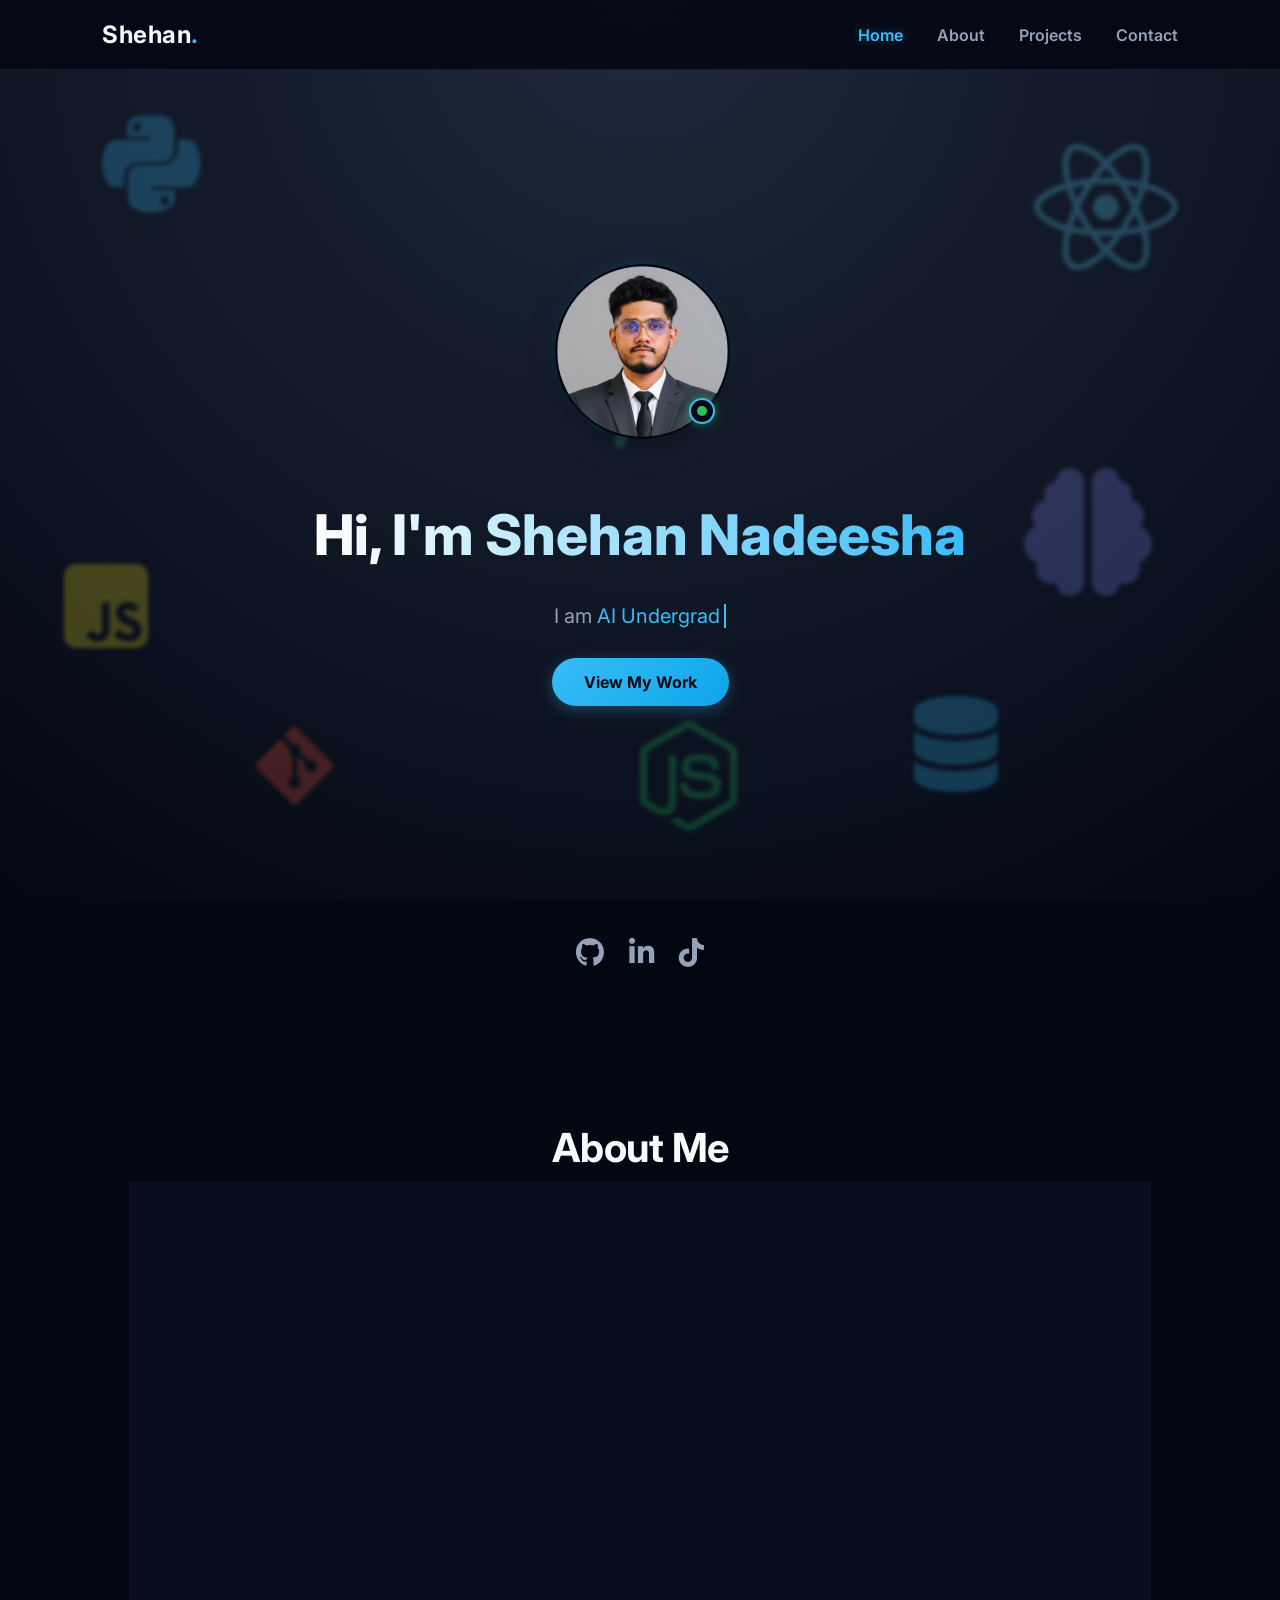
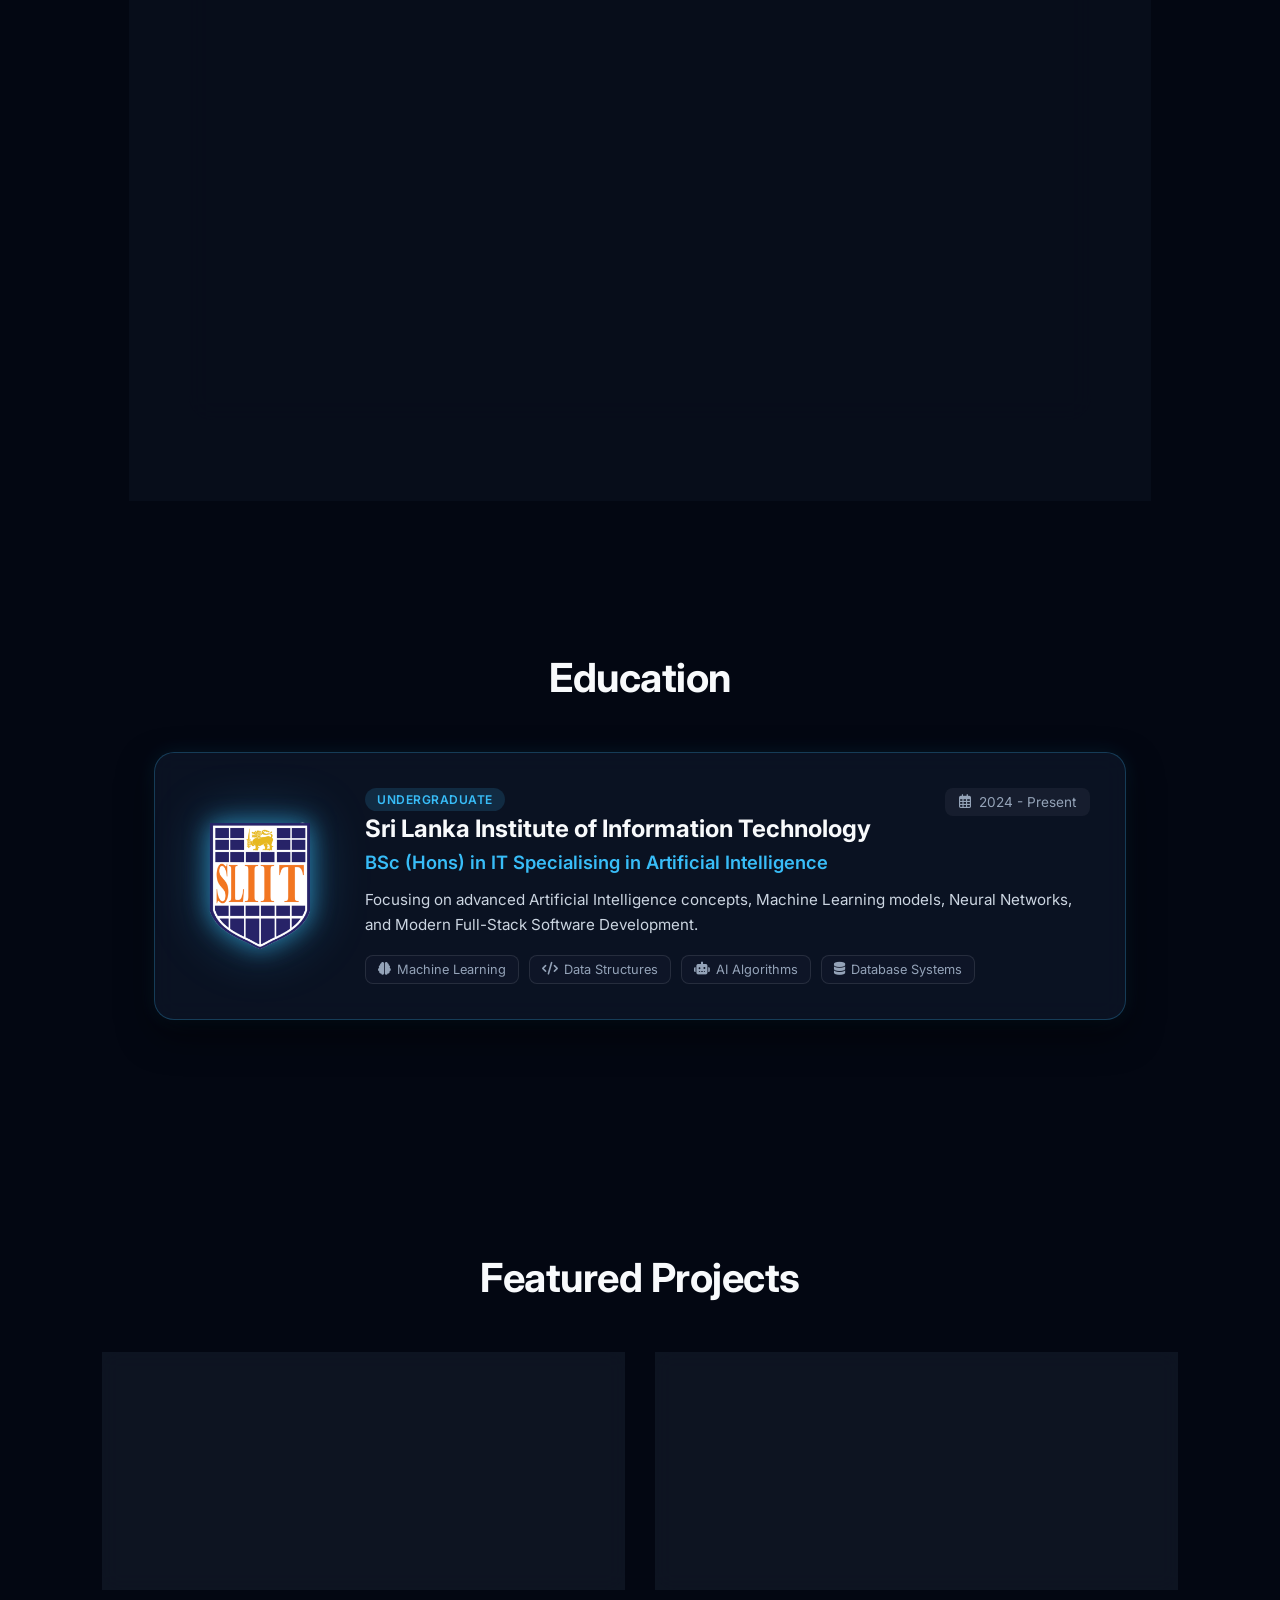
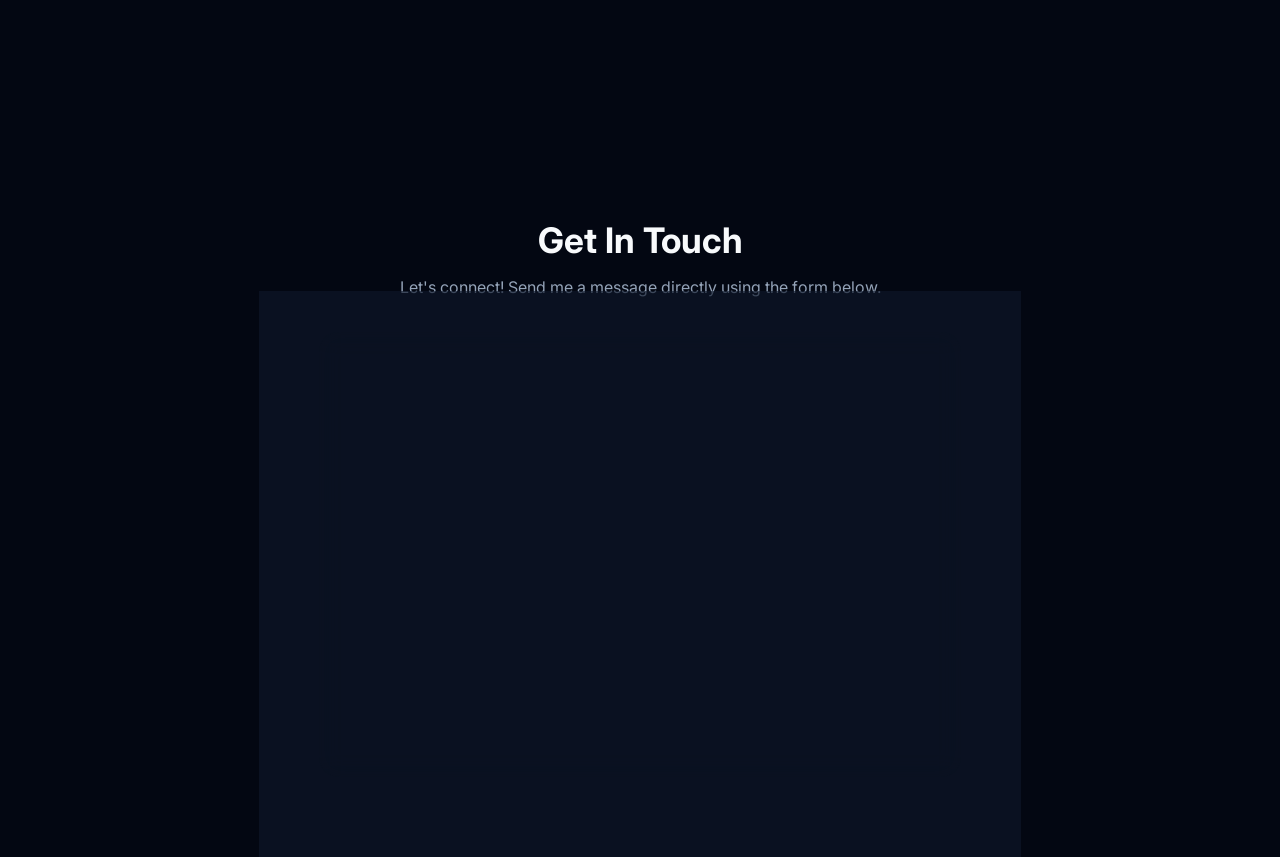
==== index.html @ 743d46ea "Finalized msg system(Web3Forms)" ====
<!DOCTYPE html>
<html lang="en">
<head>
    <meta charset="UTF-8">
    <meta name="viewport" content="width=device-width, initial-scale=1.0">
    <title>Shehan Nadeesha </title>
    <link rel="stylesheet" href="style.css">
    <!-- FontAwesome CDN for Real Tech Icons -->
    <link rel="stylesheet" href="https://cdnjs.cloudflare.com/ajax/libs/font-awesome/6.5.1/css/all.min.css">
    <!-- Google Fonts: Inter -->
    <link rel="preconnect" href="https://fonts.googleapis.com">
    <link rel="preconnect" href="https://fonts.gstatic.com" crossorigin>
    <link href="https://fonts.googleapis.com/css2?family=Inter:wght@400;600;700;800&display=swap" rel="stylesheet">
</head>
<body>
    
 <!-- Tech Floating Logos Background -->
    <div class="tech-bg-container">
        <i class="fa-brands fa-python tech-icon icon-1"></i>
        <i class="fa-brands fa-square-js tech-icon icon-2"></i>
        <i class="fa-brands fa-react tech-icon icon-3"></i>
        <i class="fa-solid fa-brain tech-icon icon-4"></i>
        <i class="fa-brands fa-git-alt tech-icon icon-5"></i>
        <i class="fa-solid fa-database tech-icon icon-6"></i>
        <i class="fa-solid fa-code tech-icon icon-7"></i>
        <i class="fa-brands fa-node-js tech-icon icon-8"></i>
    </div>

    <!-- Background Animation Container -->
    <div class="bg-animation">
        <div class="blob blob1"></div>
        <div class="blob blob2"></div>
        <div class="blob blob3"></div>
    </div>

    <!-- Navigation Bar -->
    <header>
        <a href="#" class="logo">Shehan<span>.</span></a>
        <nav>
            <a href="#" class="active">Home</a>
            <a href="#about">About</a>
            <a href="#projects">Projects</a>
            <a href="#contact">Contact</a>
        </nav>
    </header>

    <!-- Hero Section -->
    <section class="hero-section">
    <!-- Modern Professional Avatar Container -->
    <div class="hero-avatar-container">
        <div class="avatar-glow"></div>
        <div class="avatar-frame">
            <img src="pics/image3.png" alt="Shehan Nadeesha" class="avatar-img">
            <!-- Live Status Badge -->
            <span class="status-badge" title="Available for Work">
                <span class="status-dot"></span>
            </span>
        </div>
    </div>

        <h1>Hi, I'm <span class="highlight">Shehan Nadeesha</span></h1>
        <p>I am  <span class="typing-text"></span></p>
        <a href="#projects" class="btn">View My Work</a>
    </section>

        <!-- Social Media Links -->
    <div class="social-links-container">
        <!-- GitHub -->
        <a href="https://github.com/shehan-dev09" target="_blank" rel="noopener noreferrer" title="GitHub">
            <i class="fab fa-github"></i>
        </a>

        <!-- LinkedIn -->
        <a href="https://www.linkedin.com/in/shehan-nadeesha" target="_blank" rel="noopener noreferrer" title="LinkedIn">
            <i class="fab fa-linkedin-in"></i>
        </a>

        <!-- TikTok -->
        <a href="https://www.tiktok.com/@contentbyshehan" target="_blank" rel="noopener noreferrer" title="TikTok">
            <i class="fab fa-tiktok"></i>
        </a>
    </div>

    <!-- About Section -->
    <section class="about-section" id="about">
        <h2 class="section-title">About Me</h2>
        <div class="about-content">
            <div class="about-text">
                <p>I’m an IT specialist specializing in Artificial Intelligence and an undergraduate at SLIIT. Day to day, I build smart software applications, explore AI integrations, and develop data-driven solutions.</p>
                <p>I'm deeply passionate about clean code, intelligent automation, and high-performance system design. Whether I'm building an AI-powered app or engineering a smart backend, I strive for continuous learning and impact.</p>
                <br>
                <!-- 3D Slideshow Container -->
                <div class="slideshow-container">
                    <div class="slideshow">
                        <div class="slide"><img src="pics/image4.jpg"></div>
                        <div class="slide"><img src="pics/image2.jpg"></div>
                        <div class="slide"><img src="pics/image5.jpg"></div>
                    </div>
                </div>
                <br>
                <!-- Skills & Creative Stack -->
                <div class="skills-container">
                    <span class="skill-tag">Artificial Intelligence</span>
                    <span class="skill-tag">Full-Stack Development</span>
                    <span class="skill-tag">Smart Systems</span>
                    <span class="skill-tag">Clean Code</span>
                    <span class="skill-tag">Content Creation</span>
                    <span class="skill-tag">Video Editing</span>
                </div>
            </div>
        </div>
    </section>

    <!-- Education Section (Clean & Private) -->
<section class="education-section" id="education">
    <h2 class="section-title">Education</h2>

    <div class="education-container">
        <!-- Main Campus & Degree Card -->
        <div class="edu-card-pro">
            
            <!-- Left: Campus Logo -->
            <div class="edu-logo-wrapper">
                <img src="pics/uni.png" alt="Campus Logo" class="campus-logo">
            </div>

            <!-- Right: Details -->
            <div class="edu-info-wrapper">
                <div class="edu-header">
                    <div>
                        <span class="edu-status-badge">Undergraduate</span>
                        <h3 class="campus-name">Sri Lanka Institute of Information Technology</h3>
                    </div>
                    <div class="edu-duration">
                        <i class="far fa-calendar-alt"></i> 2024 - Present
                    </div>
                </div>

                <h4 class="degree-name">BSc (Hons) in IT Specialising in Artificial Intelligence</h4>
                <p class="edu-description">
                    Focusing on advanced Artificial Intelligence concepts, Machine Learning models, Neural Networks, and Modern Full-Stack Software Development.
                </p>

                <!-- Key Modules / Specialization Tags -->
                <div class="edu-tags">
                    <span><i class="fas fa-brain"></i> Machine Learning</span>
                    <span><i class="fas fa-code"></i> Data Structures</span>
                    <span><i class="fas fa-robot"></i> AI Algorithms</span>
                    <span><i class="fas fa-database"></i> Database Systems</span>
                </div>
            </div>

        </div>
    </div>
</section>

    <!-- Projects Section -->
    <section class="projects-section" id="projects">
        <h2 class="section-title">Featured Projects</h2>
        <div class="projects-grid">
            <div class="project-card">
                <h3>Project One</h3>
                <p>An AI-powered software application built with clean architecture, intelligent automation, and high performance.</p>
                <a href="#" class="project-link">View Project &rarr;</a>
            </div>
            <div class="project-card">
                <h3>Project Two</h3>
                <p>A full-stack data-driven solution designed with optimized user experience and seamless integrations.</p>
                <a href="#" class="project-link">View Project &rarr;</a>
            </div>
        </div>
    </section>

    <!-- Get In Touch Contact Section -->
<section class="contact-section" id="contact">
    <h2>Get In Touch</h2>
    <p>Let's connect! Send me a message directly using the form below.</p>

    <!-- 🎯 Contact Form Start -->
    <form id="contact-form" class="contact-form">
        
        <!-- 🔑 ඔයාගේ Web3Forms Access Key එක -->
        <input type="hidden" name="access_key" value="09f102d8-1967-499d-ad18-7ccd73de611b">

        <!-- Name Input -->
        <div class="input-group">
            <input type="text" name="name" placeholder="Your Name" required autocomplete="off">
        </div>

        <!-- Email Input -->
        <div class="input-group">
            <input type="email" name="email" placeholder="Your Email" required autocomplete="off">
        </div>

        <!-- Message Input -->
        <div class="input-group">
            <textarea name="message" placeholder="Your Message" rows="5" required></textarea>
        </div>

        <!-- Submit Button -->
        <button type="submit" class="send-btn">Send Message</button>

    </form>
</section>

<!-- Success / Animation Popup Modal -->
<div id="popup-modal" class="popup-modal">
    <div class="popup-content">
        <div id="loading-spinner" class="spinner"></div>
        <div id="success-icon" class="success-icon" style="display: none;">✓</div>
        <h3 id="response-message">Sending Message...</h3>
    </div>
</div>

    <!-- JavaScript Link -->
    <script src="script.js"></script>
<script>
const form = document.getElementById('contact-form');
const popupModal = document.getElementById('popup-modal');
const loadingSpinner = document.getElementById('loading-spinner');
const successIcon = document.getElementById('success-icon');
const responseMessage = document.getElementById('response-message');

form.addEventListener('submit', function(e) {
    e.preventDefault(); // Page එක refresh/redirect වෙන එක නවත්වයි

    // Popup එක open කරලා Spinner එක පෙන්නනවා
    popupModal.style.display = 'flex';
    loadingSpinner.style.display = 'block';
    successIcon.style.display = 'none';
    responseMessage.innerText = 'Sending Message...';

    const formData = new FormData(form);
    const object = Object.fromEntries(formData);
    const json = JSON.stringify(object);

    fetch('https://api.web3forms.com/submit', {
        method: 'POST',
        headers: {
            'Content-Type': 'application/json',
            'Accept': 'application/json'
        },
        body: json
    })
    .then(async (response) => {
        let res = await response.json();
        if (response.status == 200) {
            // Success animation/icon පෙන්නනවා
            loadingSpinner.style.display = 'none';
            successIcon.style.display = 'block';
            responseMessage.innerText = 'Message Sent Successfully!';

            // Form එක clear කරනවා
            form.reset();

            // තත්පර 2.5කට පස්සේ redirect වෙනවා (හෝ popup එක close වෙනවා)
            setTimeout(() => {
                popupModal.style.display = 'none';
                window.location.reload(); 
            }, 2500);

        } else {
            loadingSpinner.style.display = 'none';
            responseMessage.innerText = res.message || 'Something went wrong!';
            setTimeout(() => { popupModal.style.display = 'none'; }, 3000);
        }
    })
    .catch(error => {
        console.error(error);
        loadingSpinner.style.display = 'none';
        responseMessage.innerText = 'Something went wrong! Try again.';
        setTimeout(() => { popupModal.style.display = 'none'; }, 3000);
    });
});
</script>

</body>
</html>
---- style.css ----
/* =========================================
   Base Reset & Styling
   ========================================= */
html, body {
    font-family: 'Inter', 'Segoe UI', Tahoma, Geneva, Verdana, sans-serif !important;
    background-color: #030712 !important; /* Deep dark base color so overscroll is never white */
    margin: 0;
    padding: 0;
    scroll-behavior: smooth;
    min-height: 100vh;
    overscroll-behavior-y: none; /* Disables elastic bouncing background leak */
}

/* =========================================
   Header & Dark Glass Navbar Styling
   ========================================= */
header {
    position: fixed;
    top: 0;
    left: 0;
    width: 100%;
    padding: 20px 8%;
    display: flex;
    justify-content: space-between;
    align-items: center;
    background-color: rgba(3, 7, 18, 0.85); /* Dark Solid Glass Look */
    backdrop-filter: blur(15px);
    border-bottom: 1px solid rgba(255, 255, 255, 0.08);
    box-sizing: border-box;
    z-index: 100; /* keep on top */
}

.logo {
    font-size: 1.5rem;
    font-weight: 700;
    color: #f8fafc;
    text-decoration: none;
    letter-spacing: 0.5px;
}

.logo span {
    color: #38bdf8;
}

nav a {
    color: #94a3b8;
    text-decoration: none;
    font-weight: 600;
    margin-left: 30px;
    transition: color 0.3s ease;
}

nav a:hover, nav a.active {
    color: #38bdf8;
    text-shadow: 0 0 10px rgba(56, 189, 248, 0.4);
}

/* =========================================
   Hero Section Styling
   ========================================= */
.hero-section {
    height: 100vh;
    display: flex;
    flex-direction: column;
    justify-content: center;
    align-items: center;
    text-align: center;
    padding: 0 20px;
    animation: fadeIn 1.2s ease-in;
    position: relative;
    z-index: 2;
}

.hero-section h1 {
    font-size: 3.5rem;
    font-weight: 800;
    margin-bottom: 15px;
    background: linear-gradient(to right, #ffffff, #38bdf8);
    -webkit-background-clip: text;
    -webkit-text-fill-color: transparent;
}

.hero-section p {
    font-size: 1.25rem;
    color: #94a3b8;
    margin-bottom: 30px;
    font-weight: 400;
}

/* Button Styling */
.btn {
    display: inline-block;
    padding: 14px 32px;
    background: linear-gradient(135deg, #38bdf8, #0ea5e9);
    color: #030712;
    font-weight: 700;
    text-decoration: none;
    border-radius: 50px;
    transition: all 0.3s ease;
    box-shadow: 0 4px 15px rgba(56, 189, 248, 0.3);
}

.btn:hover {
    transform: translateY(-3px);
    box-shadow: 0 6px 20px rgba(56, 189, 248, 0.5);
    filter: brightness(1.1);
}

/* Section Title */
.section-title {
    text-align: center;
    font-size: 2.5rem;
    margin-bottom: 50px;
    color: #f8fafc;
    font-weight: 700;
    letter-spacing: -0.5px;
}

/* =========================================
   About Section Styling
   ========================================= */
.about-section {
    padding: 120px 8%;
    background-color: transparent;
    position: relative;
    z-index: 2;
}

.about-content {
    max-width: 800px;
    margin: 0 auto;
    text-align: center;
    background: rgba(15, 23, 42, 0.4);
    backdrop-filter: blur(12px);
    border: 1px solid rgba(255, 255, 255, 0.08);
    padding: 50px;
    border-radius: 24px;
    box-shadow: 0 20px 40px rgba(0, 0, 0, 0.3);
}

.about-text p {
    font-size: 1.1rem;
    color: #94a3b8;
    line-height: 1.8;
    margin-bottom: 20px;
}

.skills-container {
    display: flex;
    flex-wrap: wrap;
    justify-content: center;
    gap: 12px;
    margin-top: 30px;
}

.skill-tag {
    background-color: rgba(56, 189, 248, 0.08);
    color: #38bdf8;
    padding: 10px 18px;
    border-radius: 50px;
    font-size: 0.9rem;
    font-weight: 600;
    border: 1px solid rgba(56, 189, 248, 0.2);
    transition: 0.3s ease;
}

.skill-tag:hover {
    background-color: rgba(56, 189, 248, 0.15);
    transform: translateY(-2px);
}

/* =========================================
   Projects Section Styling
   ========================================= */
.projects-section {
    padding: 120px 8%;
    background-color: transparent;
    position: relative;
    z-index: 2;
}

.projects-grid {
    display: grid;
    grid-template-columns: repeat(auto-fit, minmax(320px, 1fr));
    gap: 30px;
}

.project-card {
    background: rgba(30, 41, 59, 0.4);
    backdrop-filter: blur(10px);
    padding: 35px;
    border-radius: 20px;
    transition: all 0.4s cubic-bezier(0.4, 0, 0.2, 1);
    border: 1px solid rgba(255, 255, 255, 0.08);
}

.project-card:hover {
    transform: translateY(-8px);
    box-shadow: 0 20px 40px rgba(56, 189, 248, 0.15);
    border-color: rgba(56, 189, 248, 0.4);
    background: rgba(30, 41, 59, 0.6);
}

.project-card h3 {
    font-size: 1.5rem;
    margin-bottom: 15px;
    color: #38bdf8;
}

.project-card p {
    font-size: 1rem;
    color: #94a3b8;
    margin-bottom: 25px;
    line-height: 1.6;
}

.project-link {
    color: #38bdf8;
    text-decoration: none;
    font-weight: 600;
    display: inline-flex;
    align-items: center;
    gap: 5px;
    transition: gap 0.3s ease;
}

.project-link:hover {
    gap: 10px;
}

/* =========================================
   Fixed Contact Form Styling
   ========================================= */

.contact-section {
    padding: 80px 8%;
    text-align: center;
}

.contact-section h2 {
    font-size: 2.2rem;
    color: #f8fafc;
    margin-bottom: 12px;
}

.contact-section p {
    color: #94a3b8;
    font-size: 1rem;
    margin-bottom: 35px;
}

/* Main Form Card Container */
.contact-form {
    max-width: 580px;
    margin: 0 auto;
    background: rgba(15, 23, 42, 0.65);
    border: 1px solid rgba(255, 255, 255, 0.08);
    border-radius: 20px;
    padding: 40px 30px;
    backdrop-filter: blur(12px);
    box-shadow: 0 20px 40px rgba(0, 0, 0, 0.5);
    display: flex;
    flex-direction: column; /* 🎯 Inputs එක යට එක වැටීමට අනිවාර්යයි */
    gap: 20px;
}

.input-group {
    width: 100%;
}

/* Inputs & Textarea Styling */
.contact-form input[type="text"],
.contact-form input[type="email"],
.contact-form textarea {
    width: 100%;
    padding: 16px 20px;
    background: rgba(15, 23, 42, 0.85);
    border: 1px solid rgba(255, 255, 255, 0.1);
    border-radius: 12px;
    color: #f8fafc;
    font-size: 0.95rem;
    outline: none;
    transition: all 0.3s ease;
    box-sizing: border-box; /* 🎯 Width එක 100% වී පිටතට නොපැනීමට */
    font-family: inherit;
}

/* Placeholder Color */
.contact-form input::placeholder,
.contact-form textarea::placeholder {
    color: #64748b;
}

/* Input Focus Glow Effect */
.contact-form input:focus,
.contact-form textarea:focus {
    border-color: #38bdf8;
    background: rgba(15, 23, 42, 0.95);
    box-shadow: 0 0 12px rgba(56, 189, 248, 0.25);
}

.contact-form textarea {
    resize: vertical;
    min-height: 140px;
}

/* Send Message Button Styling */
.send-btn {
    width: 100%;
    padding: 15px;
    background: #0ea5e9;
    color: #030712;
    border: none;
    border-radius: 30px;
    font-size: 1rem;
    font-weight: 700;
    cursor: pointer;
    transition: all 0.3s ease;
    box-shadow: 0 0 20px rgba(14, 165, 233, 0.4);
    margin-top: 5px;
}

/* Button Hover Effect */
.send-btn:hover {
    background: #38bdf8;
    transform: translateY(-2px);
    box-shadow: 0 0 30px rgba(56, 189, 248, 0.7);
}

/* Popup Modal Styles (Just in case) */
.popup-modal {
    display: none;
    position: fixed;
    top: 0; left: 0; width: 100%; height: 100%;
    background: rgba(0, 0, 0, 0.75);
    justify-content: center;
    align-items: center;
    z-index: 1000;
}

.popup-content {
    background: #0f172a;
    border: 1px solid rgba(56, 189, 248, 0.4);
    padding: 35px 45px;
    border-radius: 16px;
    text-align: center;
    box-shadow: 0 0 30px rgba(56, 189, 248, 0.3);
    color: #f8fafc;
}

.success-icon {
    font-size: 45px;
    color: #22c55e;
    margin-bottom: 10px;
    font-weight: bold;
}
/* =========================================
   Typing Effect & Animation Keyframes
   ========================================= */
.typing-text {
    color: #38bdf8;
    border-right: 2px solid #38bdf8;
    padding-right: 4px;
    animation: blink 0.75s step-end infinite;
}

@keyframes blink {
    from, to { border-color: transparent }
    50% { border-color: #38bdf8; }
}

@keyframes fadeIn {
    from { opacity: 0; transform: translateY(15px); }
    to { opacity: 1; transform: translateY(0); }
}

/* =========================================
   3D Slideshow Styles
   ========================================= */
.slideshow-container {
    position: relative;
    width: 100%;
    max-width: 450px;
    height: 240px;
    margin: 40px auto;
    perspective: 1000px;
}

.slideshow {
    width: 100%;
    height: 100%;
    position: relative;
}

.slide {
    position: absolute;
    width: 170px;
    height: 220px;
    left: 50%;
    top: 50%;
    transform: translate(-50%, -50%);
    border-radius: 15px;
    overflow: hidden;
    box-shadow: 0 15px 30px rgba(0,0,0,0.6);
    border: 2px solid rgba(255,255,255,0.15);
    transition: all 0.6s ease-in-out;
    opacity: 0;
}

.slide img {
    width: 100%;
    height: 100%;
    object-fit: cover;
}



/* =========================================
   Techy Floating Logos Background Styling
   ========================================= */
.tech-bg-container {
    position: fixed;
    top: 0;
    left: 0;
    width: 100%;
    height: 100%;
    height: 100dvh; /* Dynamic viewport height fix for mobile browsers */
    background: radial-gradient(circle at 50% 0%, #1e293b, #030712) !important;
    z-index: -1;
    overflow: hidden;
    pointer-events: none;
}

/* Floating Tech Code Styles */
.tech-code {
    position: absolute;
    font-family: 'Consolas', 'Courier New', monospace;
    font-weight: 800;
    color: #38bdf8;
    opacity: 0.35; /* opacity for view*/
    filter: blur(1px);
    user-select: none;
    animation: floatTech 18s infinite ease-in-out alternate;
}

/* Tech Elements Positions & Colors */
.code-1 { font-size: 5rem; top: 12%; left: 8%; color: #38bdf8; animation-duration: 18s; }
.code-2 { font-size: 4rem; top: 65%; left: 6%; color: #38bdf8; animation-duration: 22s; animation-delay: -3s; }
.code-3 { font-size: 3.5rem; top: 20%; right: 10%; color: #f7df1e; animation-duration: 20s; }
.code-4 { font-size: 5rem; top: 55%; right: 8%; color: #818cf8; animation-duration: 15s; animation-delay: -5s; }
.code-5 { font-size: 3.8rem; bottom: 15%; left: 22%; color: #61dafb; animation-duration: 19s; }
.code-6 { font-size: 4.5rem; bottom: 18%; right: 25%; color: #f05032; animation-duration: 24s; animation-delay: -7s; }
.code-7 { font-size: 3rem; top: 40%; left: 45%; color: #34d399; animation-duration: 17s; }
.code-8 { font-size: 3.5rem; top: 80%; left: 50%; color: #a855f7; animation-duration: 21s; }

/* Icon Float Animation */
@keyframes floatTech {
    0% {
        transform: translateY(0px) rotate(0deg) scale(1);
    }
    50% {
        transform: translateY(-40px) rotate(8deg) scale(1.08);
    }
    100% {
        transform: translateY(20px) rotate(-6deg) scale(0.95);
    }
}

/* =========================================
   FontAwesome Logos Visibility Fix
   ========================================= */

/* Body background transparent */
body {
    background: transparent !important;
}

/* Base dark background container */
.tech-bg-container {
    position: fixed;
    top: 0;
    left: 0;
    width: 100vw;
    height: 100vh;
    background: radial-gradient(circle at 50% 0%, #1e293b, #030712) !important;
    z-index: -1;
    overflow: hidden;
    pointer-events: none;
}

/* Common style for blurred floating icons */
.tech-icon {
    position: absolute;
    color: #38bdf8;
    filter: blur(2px);
    opacity: 0.25 !important; /*(Visibility) */
    animation: floatIcon 18s infinite ease-in-out alternate;
}

/* Individual Icon Styles & Positions */
.icon-1 { font-size: 7rem; top: 12%; left: 8%; color: #38bdf8; animation-duration: 22s; }
.icon-2 { font-size: 6rem; top: 62%; left: 5%; color: #f7df1e; animation-duration: 18s; animation-delay: -3s; }
.icon-3 { font-size: 9rem; top: 15%; right: 8%; color: #61dafb; animation: rotateAndFloat 25s infinite linear; }
.icon-4 { font-size: 8rem; top: 52%; right: 10%; color: #818cf8; animation-duration: 20s; animation-delay: -5s; }
.icon-5 { font-size: 5.5rem; bottom: 10%; left: 20%; color: #f05032; animation-duration: 16s; }
.icon-6 { font-size: 6rem; bottom: 12%; right: 22%; color: #38bdf8; animation-duration: 24s; animation-delay: -8s; }
.icon-7 { font-size: 5.5rem; top: 40%; left: 45%; color: #34d399; animation-duration: 19s; }
.icon-8 { font-size: 7rem; top: 80%; left: 50%; color: #22c55e; animation-duration: 21s; }

/* Up-Down Floating Animation */
@keyframes floatIcon {
    0% { transform: translateY(0px) rotate(0deg) scale(1); }
    50% { transform: translateY(-35px) rotate(12deg) scale(1.05); }
    100% { transform: translateY(20px) rotate(-8deg) scale(0.95); }
}

/* Rotating Animation for React */
@keyframes rotateAndFloat {
    0% { transform: translateY(0px) rotate(0deg); }
    50% { transform: translateY(-30px) rotate(180deg); }
    100% { transform: translateY(0px) rotate(360deg); }
}

/* =========================================
   Mobile & Responsive Design (Media Queries)
   ========================================= */

/* Tablets and Mobile Screens (Max-width: 768px) */
@media (max-width: 768px) {
    /* Header & Navigation */
    header {
        padding: 15px 5%;
        flex-direction: column;
        gap: 12px;
    }

    nav a {
        margin-left: 12px;
        margin-right: 12px;
        font-size: 0.95rem;
    }

    /* Hero Section Adjustments */
    .hero-section {
        padding-top: 100px; /* Navbar straight */
    }

    .hero-section h1 {
        font-size: 2.2rem; /* Phone heading size */
    }

    .hero-section p {
        font-size: 1rem;
    }

    /* Section Spacing Adjustments */
    .about-section,
    .projects-section,
    .contact-section {
        padding: 70px 5%;
    }

    .about-content,
    .contact-form {
        padding: 30px 20px;
    }

    /* Projects Grid - 1 Column for Mobile */
    .projects-grid {
        grid-template-columns: 1fr;
    }

    /* Background Icons - change Sizes */
    .tech-icon {
        opacity: 0.15 !important;
    }

    .icon-1 { font-size: 4.5rem; top: 10%; left: 4%; }
    .icon-2 { font-size: 4rem; top: 70%; left: 3%; }
    .icon-3 { font-size: 5.5rem; top: 12%; right: 4%; }
    .icon-4 { font-size: 5rem; top: 55%; right: 5%; }
    .icon-5 { font-size: 3.5rem; bottom: 8%; left: 10%; }
    .icon-6 { font-size: 4rem; bottom: 10%; right: 10%; }
    .icon-7 { font-size: 3.5rem; top: 40%; left: 40%; }
    .icon-8 { font-size: 4.5rem; top: 82%; left: 45%; }
}

/* Small Mobile Phones (Max-width: 480px) */
@media (max-width: 480px) {
    .hero-section h1 {
        font-size: 1.8rem;
    }

    .section-title {
        font-size: 1.8rem;
        margin-bottom: 30px;
    }

    .btn {
        padding: 12px 24px;
        font-size: 0.9rem;
    }

    .contact-details {
        padding: 20px;
        width: 100%;
        box-sizing: border-box;
    }

    /* 3D Slideshow Mobile Scale */
    .slideshow-container {
        max-width: 300px;
        height: 180px;
    }

    .slide {
        width: 130px;
        height: 170px;
    }
}

/* =========================================
   Modern Professional Tech Avatar Styling
   ========================================= */

/* Avatar Main Outer Container */
.hero-avatar-container {
    position: relative;
    display: inline-block;
    margin-top: 75px;    /* Top spacing from Navbar */
    margin-bottom: 25px; /* Bottom spacing to Heading */
}

/* 1. Soft Ambient Aura Glow Behind Avatar */
.avatar-glow {
    position: absolute;
    top: 50%;
    left: 50%;
    transform: translate(-50%, -50%);
    width: 170px;
    height: 170px;
    background: radial-gradient(circle, rgba(56, 189, 248, 0.4) 0%, rgba(3, 7, 18, 0) 70%);
    border-radius: 50%;
    filter: blur(15px);
    z-index: 1;
    animation: pulseAura 4s infinite alternate ease-in-out;
}

/* 2. Gradient Border Frame */
.avatar-frame {
    position: relative;
    width: 155px;
    height: 155px;
    border-radius: 50%;
    padding: 3px; /* Border thickness */
    background: linear-gradient(135deg, #38bdf8, rgba(255, 255, 255, 0.15), #818cf8);
    box-shadow: 0 10px 30px rgba(0, 0, 0, 0.6), 
                0 0 20px rgba(56, 189, 248, 0.2);
    z-index: 2;
    transition: all 0.4s cubic-bezier(0.175, 0.885, 0.32, 1.275);
}

.avatar-frame:hover {
    transform: translateY(-6px) scale(1.03);
    box-shadow: 0 15px 35px rgba(56, 189, 248, 0.4), 
                0 0 25px rgba(56, 189, 248, 0.3);
}

/* 3. High Quality Clean Photo */
.avatar-img {
    object-position: 20%;
    width: 100%;
    height: 100%;
    border-radius: 50%;
    object-fit: cover;
    transform: scale(1.1);
    display: block;
    border: 2px solid #030712; /* Clean dark border gap */
}

/* 4. Active "Available for Work" Status Dot */
.status-badge {
    position: absolute;
    bottom: 6px;
    right: 6px;
    width: 22px;
    height: 22px;
    background-color: #030712;
    border-radius: 50%;
    display: flex;
    align-items: center;
    justify-content: center;
    border: 2px solid #38bdf8;
    box-shadow: 0 0 10px rgba(34, 197, 94, 0.6);
    z-index: 3;
}

.status-dot {
    width: 10px;
    height: 10px;
    background-color: #22c55e; /* Vibrant Green */
    border-radius: 50%;
    animation: statusPulse 2s infinite ease-in-out;
}

/* Soft Glow Animations */
@keyframes pulseAura {
    0% {
        transform: translate(-50%, -50%) scale(0.95);
        opacity: 0.5;
    }
    100% {
        transform: translate(-50%, -50%) scale(1.18);
        opacity: 0.85;
    }
}

@keyframes statusPulse {
    0%, 100% { transform: scale(1); opacity: 1; }
    50% { transform: scale(1.25); opacity: 0.7; }
}

/* Mobile Responsive Adjustments */
@media (max-width: 768px) {
    .hero-avatar-container {
        margin-top: 50px;
    }
    .avatar-frame {
        width: 170px !important;  /* mobile logo size */
        height: 170px !important;
    }

    .avatar-glow {
        width: 185px !important;  /* changed bg glow acording to frame*/
        height: 185px !important;
    }

}

/* ✅ Social Links Container styling */
.social-links-container {
    display: flex;
    justify-content: center;
    gap: 25px; /* icon spacing */
    margin-top: 35px; /* 'View My Work' Spacing */
    animation: fadeIn 1.2s ease-in; /* Fade-in animation */
}

/* Individual Icon styling */
.social-links-container a {
    font-size: 1.8rem; /* icon sizes */
    color: #94a3b8; /* Default color */
    transition: all 0.3s ease; /* Hover effect transition */
    text-decoration: none; /* remove underline  */
}

/* Hover effects */
.social-links-container a:hover {
    color: #38bdf8; /* hoover color */
    transform: translateY(-5px); /* hoover up effect */
    text-shadow: 0 0 10px rgba(56, 189, 248, 0.4); /* Glow effect එකක් */
}

/* Mobile responsive adjustments */
@media (max-width: 768px) {
    .social-links-container {
        gap: 20px; /* mobile gap*/
        margin-top: 25px;
    }
    
    .social-links-container a {
        font-size: 1.6rem; /* for mobile icon size */
    }
}

/* TikTok Icon Special Hover Glow */
.social-links-container a[title="TikTok"]:hover {
    color: #ff0050 !important;
    text-shadow: 0 0 12px rgba(255, 0, 80, 0.6),
                -2px 0 8px rgba(0, 242, 234, 0.6);
}

/* =========================================
   Clean & Professional Education Section
   ========================================= */

.education-section {
    padding: 80px 8%;
}

.education-container {
    display: flex;
    justify-content: center;
    margin-top: 40px;
}

/* Main Education Card */
.edu-card-pro {
    width: 100%;
    max-width: 900px;
    background: rgba(15, 23, 42, 0.7);
    border: 1px solid rgba(56, 189, 248, 0.25);
    border-radius: 20px;
    padding: 35px;
    display: flex;
    align-items: center;
    gap: 35px;
    backdrop-filter: blur(12px);
    box-shadow: 0 15px 35px rgba(0, 0, 0, 0.5),
                0 0 20px rgba(56, 189, 248, 0.1);
    transition: all 0.3s ease;
}

.edu-card-pro:hover {
    transform: translateY(-5px);
    border-color: #38bdf8;
    box-shadow: 0 20px 40px rgba(0, 0, 0, 0.6),
                0 0 25px rgba(56, 189, 248, 0.2);
}

/* Campus Logo Frame */
.edu-logo-wrapper {
    width: 140px;  /* logo size */
    height: 140px;
    flex-shrink: 0;
    background: transparent; /* removed box Bg*/
    border: none;            /* removed box border */
    box-shadow: none;        /* removed box shadow*/
    padding: 0;              /* keep no space and size up */
    display: flex;
    align-items: center;
    justify-content: center;
}

.campus-logo {
    width: 100%;
    height: 100%;
    object-fit: contain;
    transition: transform 0.3s ease, filter 0.3s ease;
    
    /* 🎯 glow effect outside */
    filter: drop-shadow(0 0 12px rgba(56, 189, 248, 0.6))
            drop-shadow(0 0 25px rgba(56, 189, 248, 0.3));
}

/* Info Section Styling */
.edu-logo-wrapper:hover .campus-logo {
    transform: scale(1.06);
    filter: drop-shadow(0 0 18px rgba(56, 189, 248, 0.9))
            drop-shadow(0 0 35px rgba(56, 189, 248, 0.5));
}
/* 3D 360 Degree Rotation Keyframes */
@keyframes autoRotate3D {
    0% {
        transform: rotateY(0deg);
    }
    100% {
        transform: rotateY(360deg);
    }
}

.edu-header {
    display: flex;
    justify-content: space-between;
    align-items: flex-start;
    flex-wrap: wrap;
    gap: 10px;
    margin-bottom: 8px;
}

.edu-status-badge {
    background: rgba(56, 189, 248, 0.15);
    color: #38bdf8;
    padding: 4px 12px;
    border-radius: 20px;
    font-size: 0.75rem;
    font-weight: 600;
    text-transform: uppercase;
    letter-spacing: 0.5px;
}

.campus-name {
    font-size: 1.5rem;
    color: #f8fafc;
    margin: 6px 0 0 0;
}

.edu-duration {
    font-size: 0.85rem;
    color: #94a3b8;
    background: rgba(255, 255, 255, 0.05);
    padding: 6px 14px;
    border-radius: 8px;
    display: flex;
    align-items: center;
    gap: 8px;
}

.degree-name {
    font-size: 1.15rem;
    color: #38bdf8;
    margin-bottom: 12px;
    margin-top: 0 !important;
    font-weight: 600;
}

.edu-description {
    font-size: 0.95rem;
    color: #cbd5e1;
    line-height: 1.6;
    margin-bottom: 18px;
}

/* Modules / Specialization Pills */
.edu-tags {
    display: flex;
    flex-wrap: wrap;
    gap: 10px;
}

.edu-tags span {
    background: rgba(15, 23, 42, 0.9);
    border: 1px solid rgba(255, 255, 255, 0.1);
    color: #94a3b8;
    font-size: 0.8rem;
    padding: 6px 12px;
    border-radius: 8px;
    display: flex;
    align-items: center;
    gap: 6px;
    transition: all 0.2s ease;
}

.edu-tags span:hover {
    color: #38bdf8;
    border-color: rgba(56, 189, 248, 0.4);
}

/* Mobile Responsive */
@media (max-width: 768px) {
    .edu-card-pro {
        flex-direction: column;
        align-items: flex-start;
        padding: 25px;
        gap: 20px;
    }

    .edu-logo-wrapper {
        width: 90px;
        height: 90px;
    }

    .campus-name {
        font-size: 1.3rem;
    }

    .edu-header {
        flex-direction: column;
        align-items: flex-start;
    }
}

/* Popup Backdrop */
.popup-modal {
    display: none;
    position: fixed;
    top: 0; left: 0; width: 100%; height: 100%;
    background: rgba(0, 0, 0, 0.7);
    justify-content: center;
    align-items: center;
    z-index: 1000;
}

/* Popup Card */
.popup-content {
    background: #ffffff;
    padding: 30px 40px;
    border-radius: 12px;
    text-align: center;
    box-shadow: 0 5px 15px rgba(0,0,0,0.3);
    color: #333;
}

/* Loading Spinner Animation */
.spinner {
    width: 40px;
    height: 40px;
    border: 4px solid #f3f3f3;
    border-top: 4px solid #3498db;
    border-radius: 50%;
    animation: spin 1s linear infinite;
    margin: 0 auto 15px auto;
}

@keyframes spin {
    0% { transform: rotate(0deg); }
    100% { transform: rotate(360deg); }
}

/* Success Checkmark Icon */
.success-icon {
    font-size: 40px;
    color: #2ecc71;
    margin-bottom: 10px;
}
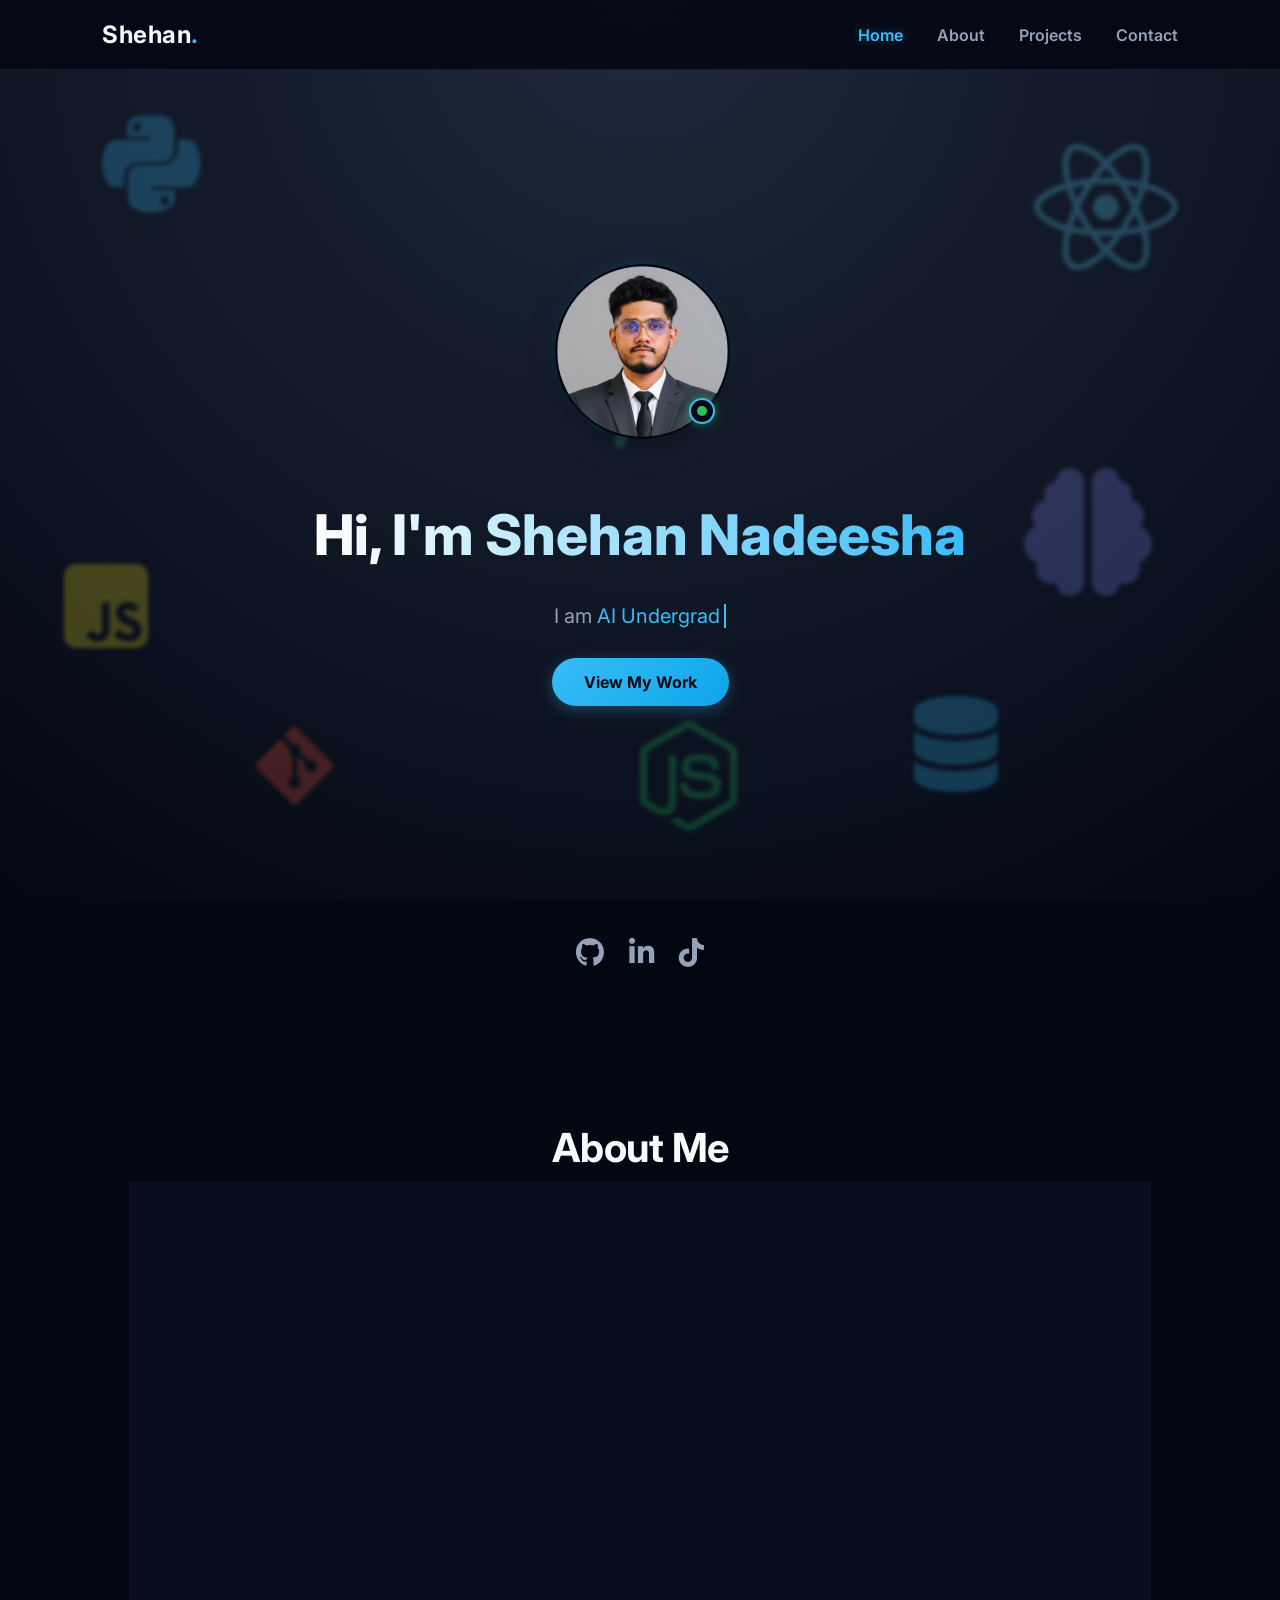
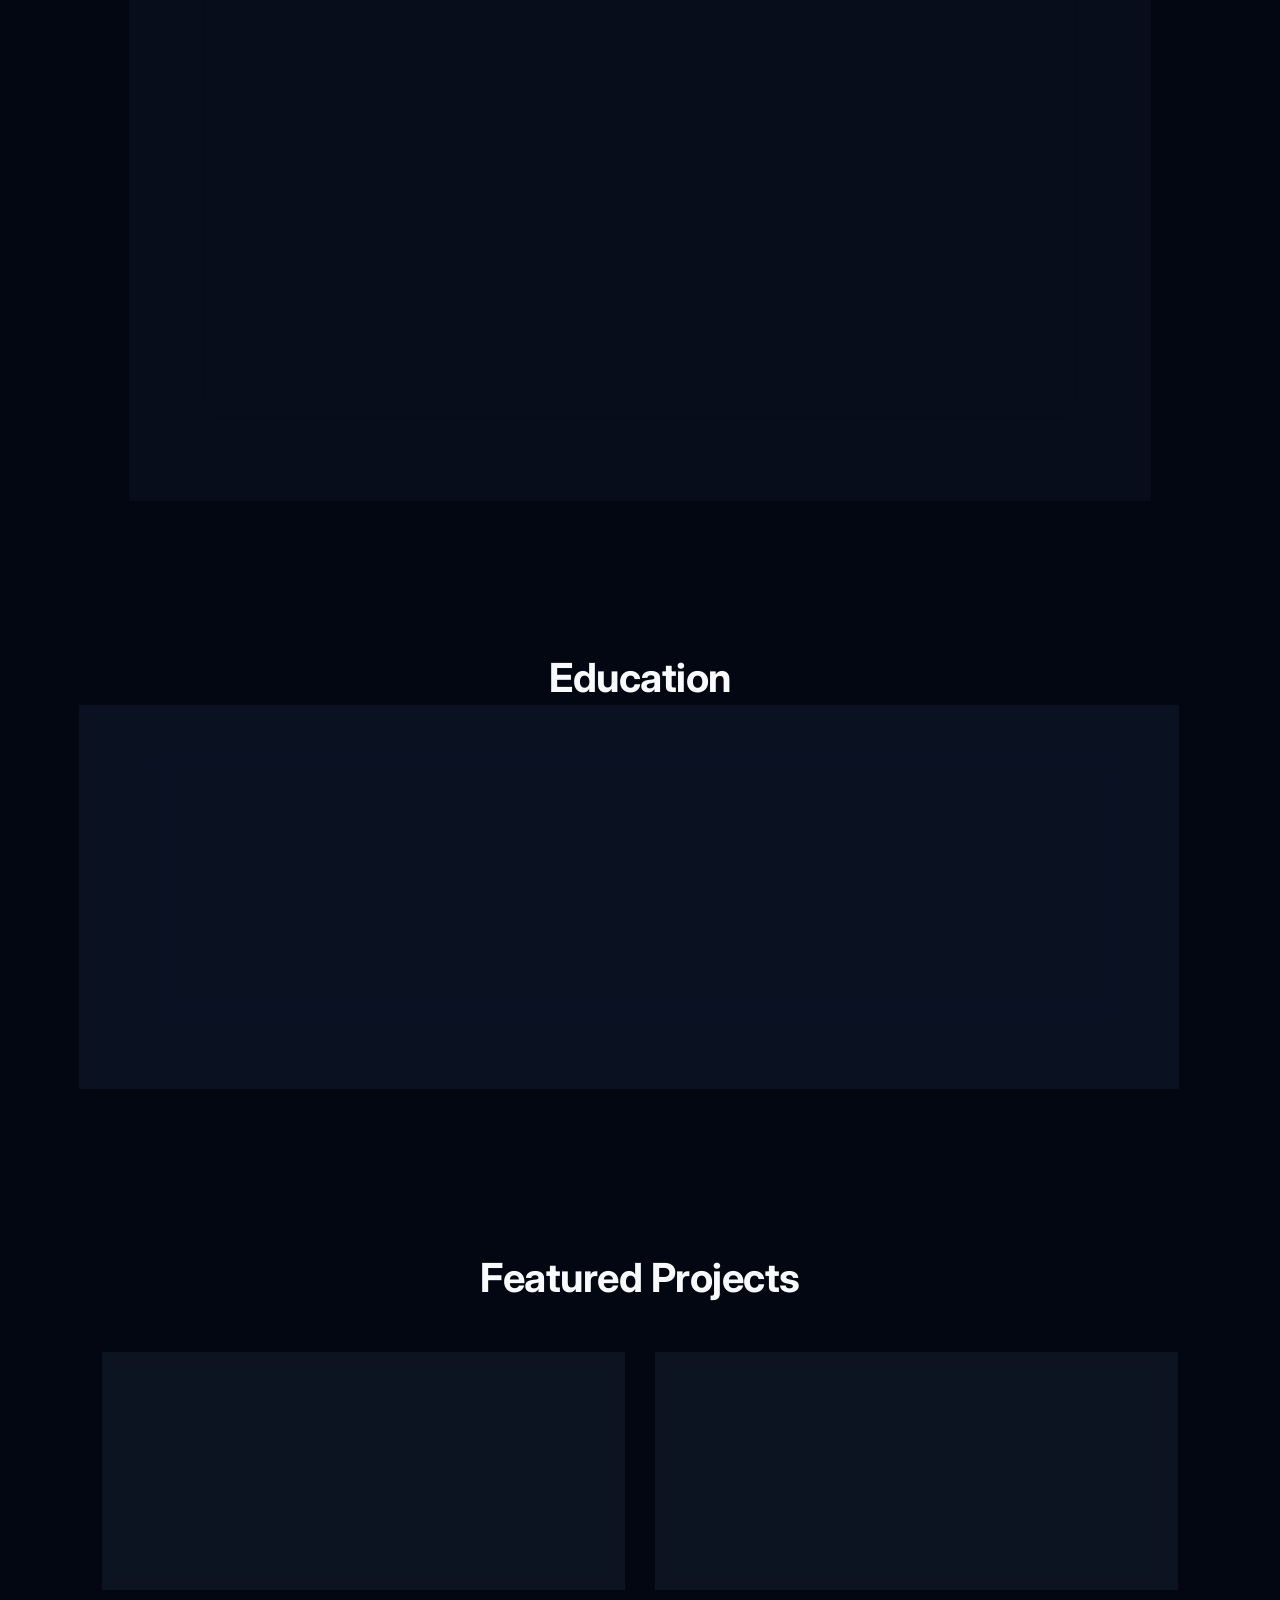
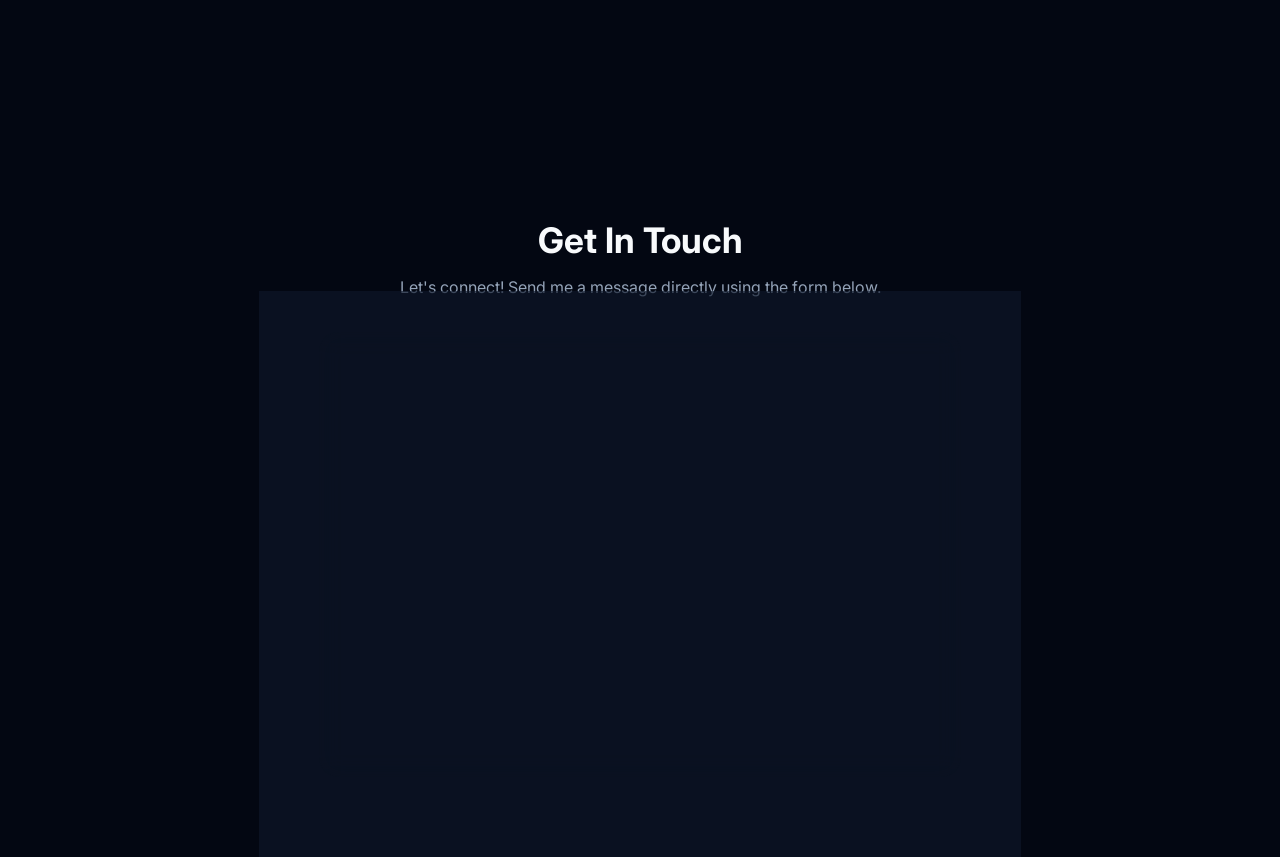
==== commit 00a1a5c2: "bug fixes for mobile view" ====
--- a/index.html
+++ b/index.html
@@ -176,10 +176,10 @@
     <h2>Get In Touch</h2>
     <p>Let's connect! Send me a message directly using the form below.</p>
 
-    <!-- 🎯 Contact Form Start -->
+    <!--Contact Form Start -->
     <form id="contact-form" class="contact-form">
         
-        <!-- 🔑 ඔයාගේ Web3Forms Access Key එක -->
+        <!-- Access key -->
         <input type="hidden" name="access_key" value="09f102d8-1967-499d-ad18-7ccd73de611b">
 
         <!-- Name Input -->
@@ -222,9 +222,9 @@
 const responseMessage = document.getElementById('response-message');
 
 form.addEventListener('submit', function(e) {
-    e.preventDefault(); // Page එක refresh/redirect වෙන එක නවත්වයි
-
-    // Popup එක open කරලා Spinner එක පෙන්නනවා
+    e.preventDefault(); // stop the form from submitting normally
+
+    // open the popup modal and show loading spinner
     popupModal.style.display = 'flex';
     loadingSpinner.style.display = 'block';
     successIcon.style.display = 'none';
@@ -245,15 +245,15 @@
     .then(async (response) => {
         let res = await response.json();
         if (response.status == 200) {
-            // Success animation/icon පෙන්නනවා
+            // successful submission
             loadingSpinner.style.display = 'none';
             successIcon.style.display = 'block';
             responseMessage.innerText = 'Message Sent Successfully!';
 
-            // Form එක clear කරනවා
+            // clear the form fields after successful submission
             form.reset();
 
-            // තත්පර 2.5කට පස්සේ redirect වෙනවා (හෝ popup එක close වෙනවා)
+            // reload the page after 2.5 seconds to reset the form and modal
             setTimeout(() => {
                 popupModal.style.display = 'none';
                 window.location.reload(); 
--- a/style.css
+++ b/style.css
@@ -541,8 +541,12 @@
     }
 
     /* Hero Section Adjustments */
-    .hero-section {
-        padding-top: 100px; /* Navbar straight */
+    .hero, .hero-section {
+        padding-top: 250px !important; /* අවශ්‍ය නම් මේ අගය 80px හෝ 100px ලෙස වෙනස් කරන්න */
+        min-height: unset !important;
+        height: auto;
+        gap: 20px;
+        padding-bottom: 90px;
     }
 
     .hero-section h1 {
@@ -552,6 +556,8 @@
     .hero-section p {
         font-size: 1rem;
     }
+
+
 
     /* Section Spacing Adjustments */
     .about-section,
@@ -737,7 +743,7 @@
 
 }
 
-/* ✅ Social Links Container styling */
+/*  Social Links Container styling */
 .social-links-container {
     display: flex;
     justify-content: center;
@@ -1002,4 +1008,53 @@
     font-size: 40px;
     color: #2ecc71;
     margin-bottom: 10px;
+}
+
+/* =========================================
+   Mobile Fix for 3D Slideshow Container
+   ========================================= */
+@media (max-width: 768px) {
+
+    /* Outer Container fix to mobile */
+    .slideshow-container {
+        width: 100% !important;
+        padding: 30px 0 !important;
+        display: flex !important;
+        justify-content: center !important;
+        align-items: center !important;
+        overflow: visible !important;
+    }
+
+    /* Slideshow mobile view*/
+    .slideshow {
+        width: 100% !important;
+        max-width: 320px !important; /* Screen skipped */
+        height: 240px !important;    /* Slideshow height */
+        margin: 0 auto !important;
+        perspective: 1000px !important; /* 3D Perspective protect */
+    }
+
+    /* Slides sizes and styles */
+    .slide {
+        width: 150px !important;  /* Slide width */
+        height: 200px !important; /* slide height */
+        border-radius: 16px !important;
+        transition: transform 0.4s ease, filter 0.4s ease !important;
+    }
+
+    /* img inside the slide */
+    .slide img {
+        width: 100% !important;
+        height: 100% !important;
+        object-fit: cover !important; /* fit */
+        border-radius: 16px !important;
+        box-shadow: 0 10px 25px rgba(0, 0, 0, 0.6) !important;
+    }
+
+    /* 🎯 active / center slide zoom */
+    .slide.active {
+        transform: scale(1.25) !important;
+        z-index: 10 !important;
+        filter: blur(0px) brightness(1) !important;
+    }
 }
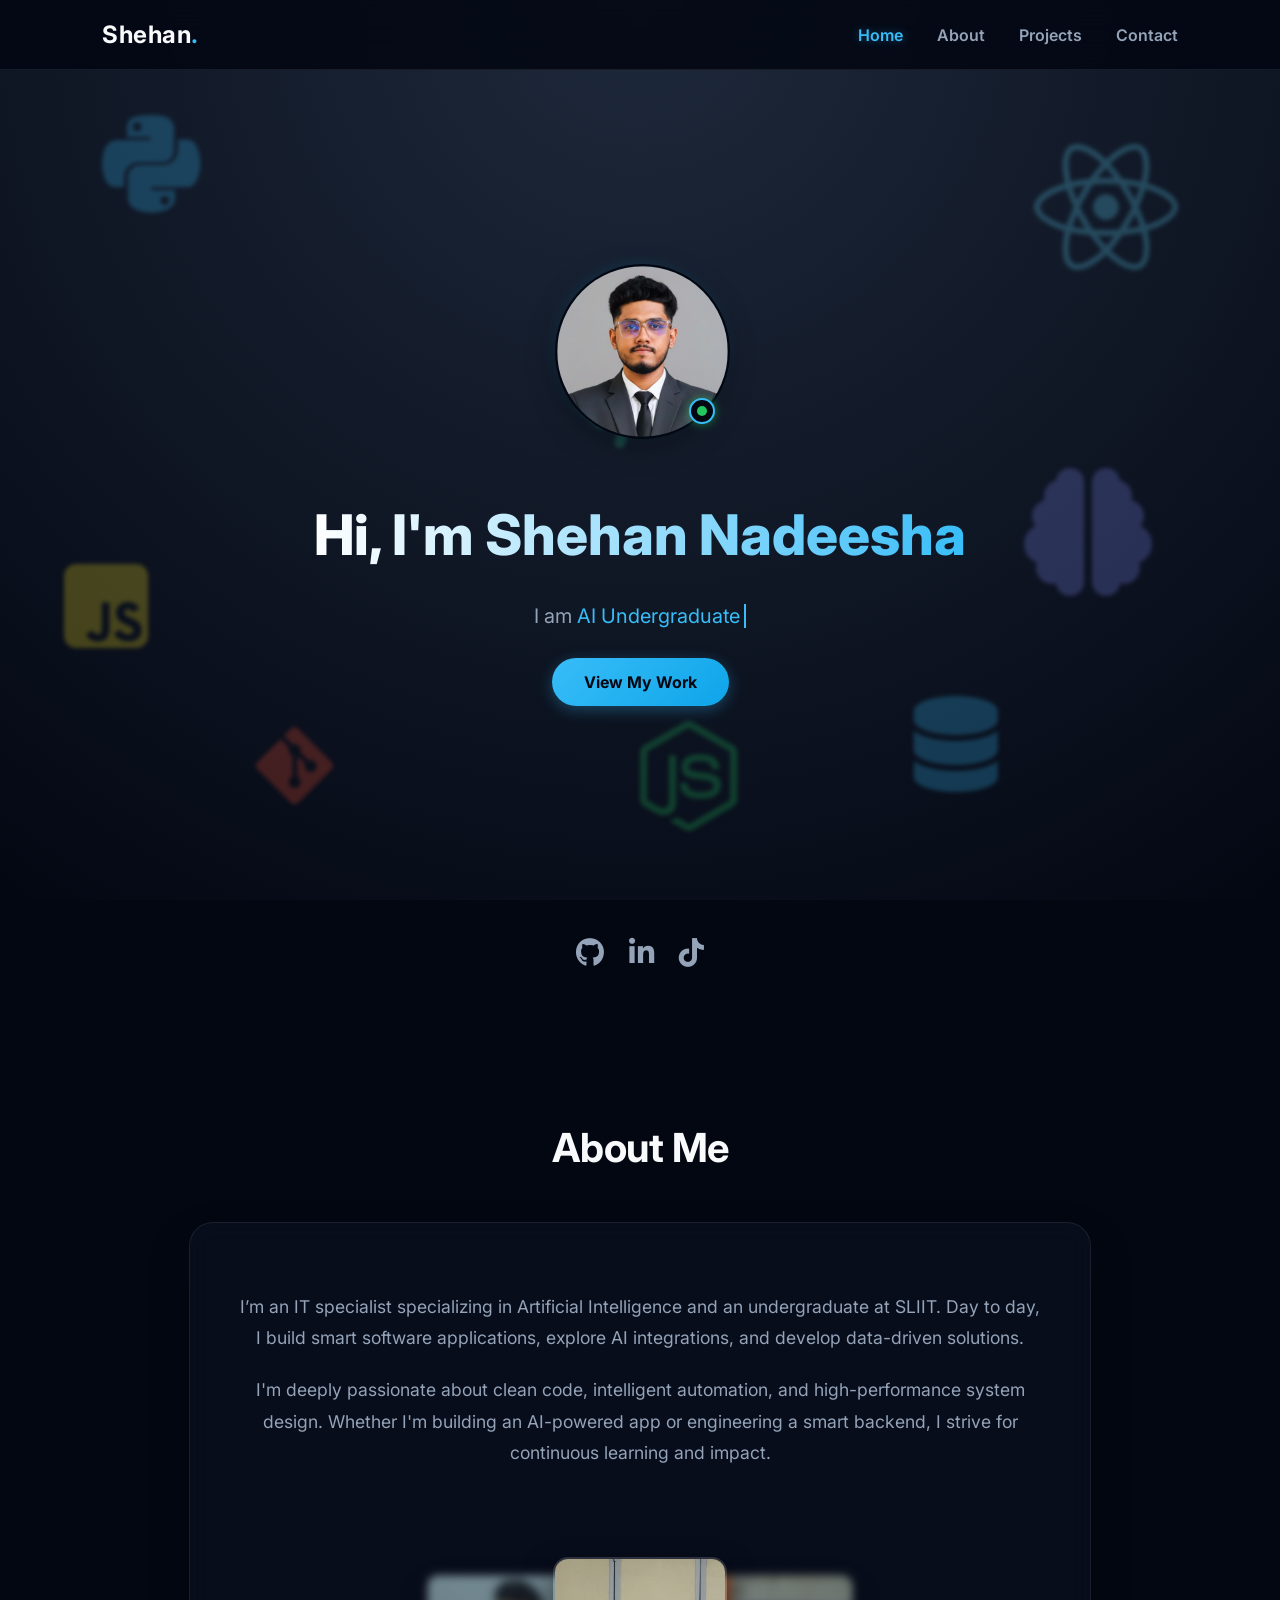
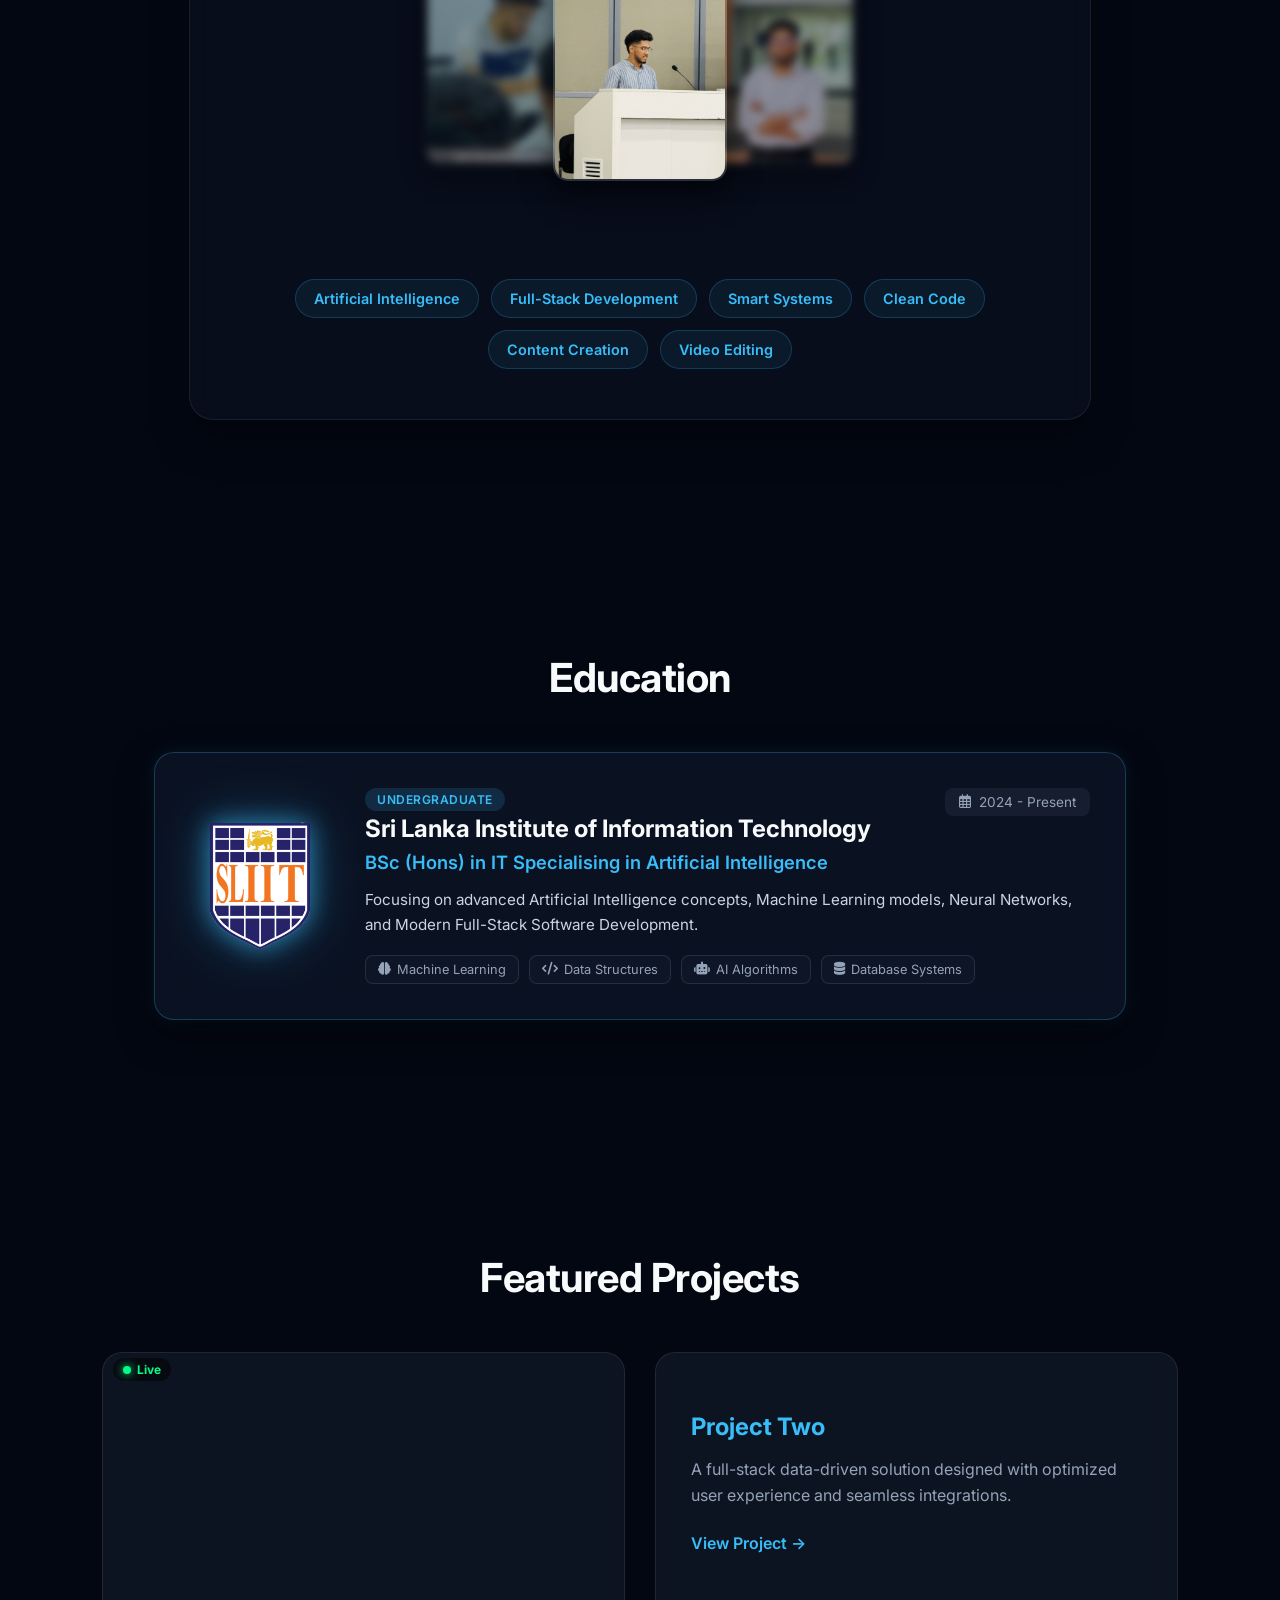
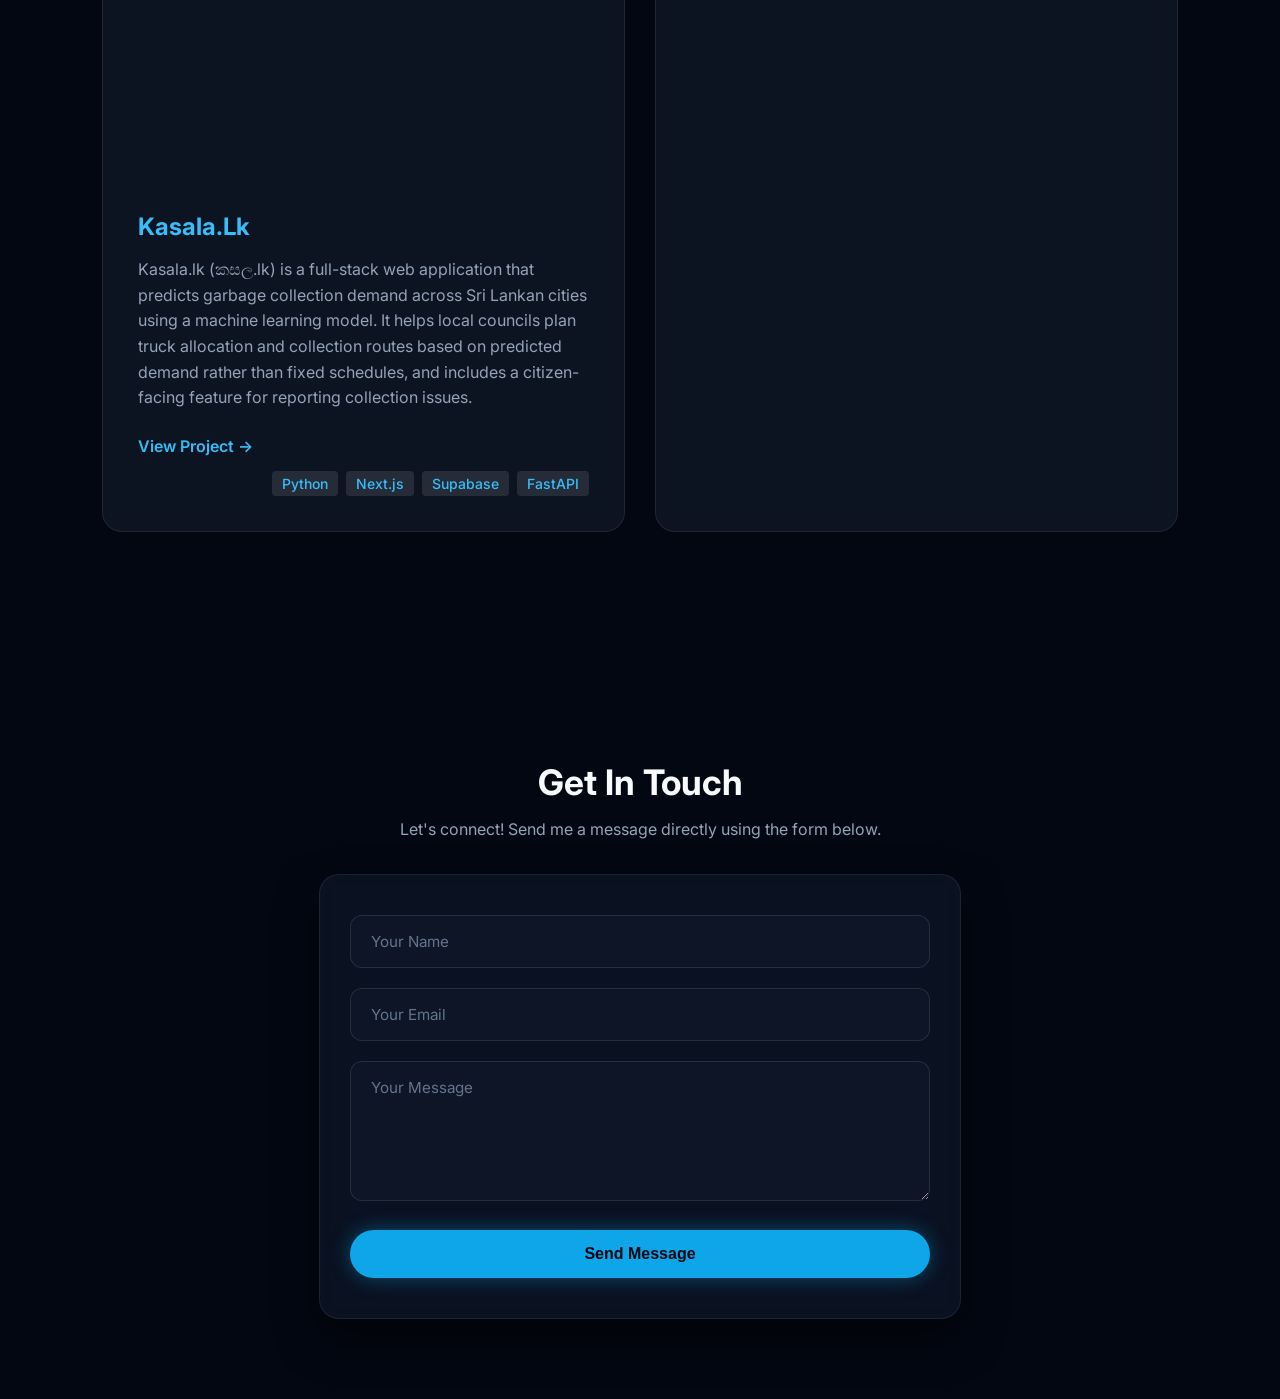
==== commit 53380860: "Project 1 details Added" ====
--- a/index.html
+++ b/index.html
@@ -159,9 +159,28 @@
         <h2 class="section-title">Featured Projects</h2>
         <div class="projects-grid">
             <div class="project-card">
-                <h3>Project One</h3>
-                <p>An AI-powered software application built with clean architecture, intelligent automation, and high performance.</p>
+                <div class="video-container">
+                    <span class="online-badge">
+                        <span class="dot"></span> Live
+                    </span>
+                    <video autoplay loop muted playsinline>
+                        <source src="videos/Logo.mp4" type="video/mp4">
+                        Your browser does not support the video tag.
+                    </video>
+                </div>
+                <h3>Kasala.Lk </h3>
+                <p>Kasala.lk (කසල.lk) is a full-stack web application that predicts garbage collection demand across Sri Lankan cities using a machine learning model. It helps local councils plan truck allocation and collection routes based on predicted demand rather than fixed schedules, and includes a citizen-facing feature for reporting collection issues.</p>
                 <a href="#" class="project-link">View Project &rarr;</a>
+            <div class="project-footer">
+  
+    <!-- 2. Tech Stack Icons -->
+    <div class="tech-stack">
+      <span class="tech-tag">Python</span>
+      <span class="tech-tag">Next.js</span>
+      <span class="tech-tag">Supabase</span>
+      <span class="tech-tag">FastAPI</span>
+    </div>
+  </div>
             </div>
             <div class="project-card">
                 <h3>Project Two</h3>
--- a/style.css
+++ b/style.css
@@ -1057,4 +1057,79 @@
         z-index: 10 !important;
         filter: blur(0px) brightness(1) !important;
     }
+}
+
+/* Video Styling */
+.video-container {
+  width: 100%;
+  height: 400px; 
+  overflow: hidden;
+  border-radius: 8px;
+  margin-bottom: 15px;
+}
+
+.video-container video {
+  width: 100%;
+  height: 100%;
+  object-fit: cover; 
+}
+
+/* Footer (View Project + Tech Stack) Alignment */
+.project-footer {
+  display: flex;
+  justify-content: space-between;
+  align-items: center;
+  margin-top: 15px;
+  flex-wrap: wrap;
+  gap: 10px;
+}
+
+/* Tech Stack Design */
+.tech-stack {
+  display: flex;
+  gap: 8px;
+  margin-left: auto;
+}
+
+.tech-tag {
+  background-color: rgba(255, 255, 255, 0.1);
+  color: #38bdf8; /* Tech text color */
+  padding: 4px 10px;
+  border-radius: 4px;
+  font-size: 14px;
+  font-weight: 500;
+}
+
+/* Mobile adjustments for video preview */
+@media (max-width: 768px) {
+  .video-container {
+    height: 200px; /* Reduced video height for mobile screens */
+  }
+}
+/* 1. Top Left "Online" Badge Styling */
+.online-badge {
+  position: absolute;
+  top: 5px;
+  left: 10px;
+  background-color: rgba(0, 0, 0, 0.6);
+  color: #00ff88;
+  padding: 4px 10px;
+  border-radius: 20px;
+  font-size: 12px;
+  font-weight: bold;
+  display: flex;
+  align-items: center;
+  gap: 6px;
+  z-index: 2; /*Above video and other elements */
+  backdrop-filter: blur(4px);
+}
+
+/* Green Pulsing Dot */
+.dot {
+  width: 8px;
+  height: 8px;
+  background-color: #00ff88;
+  border-radius: 50%;
+  display: inline-block;
+  box-shadow: 0 0 8px #00ff88;
 }
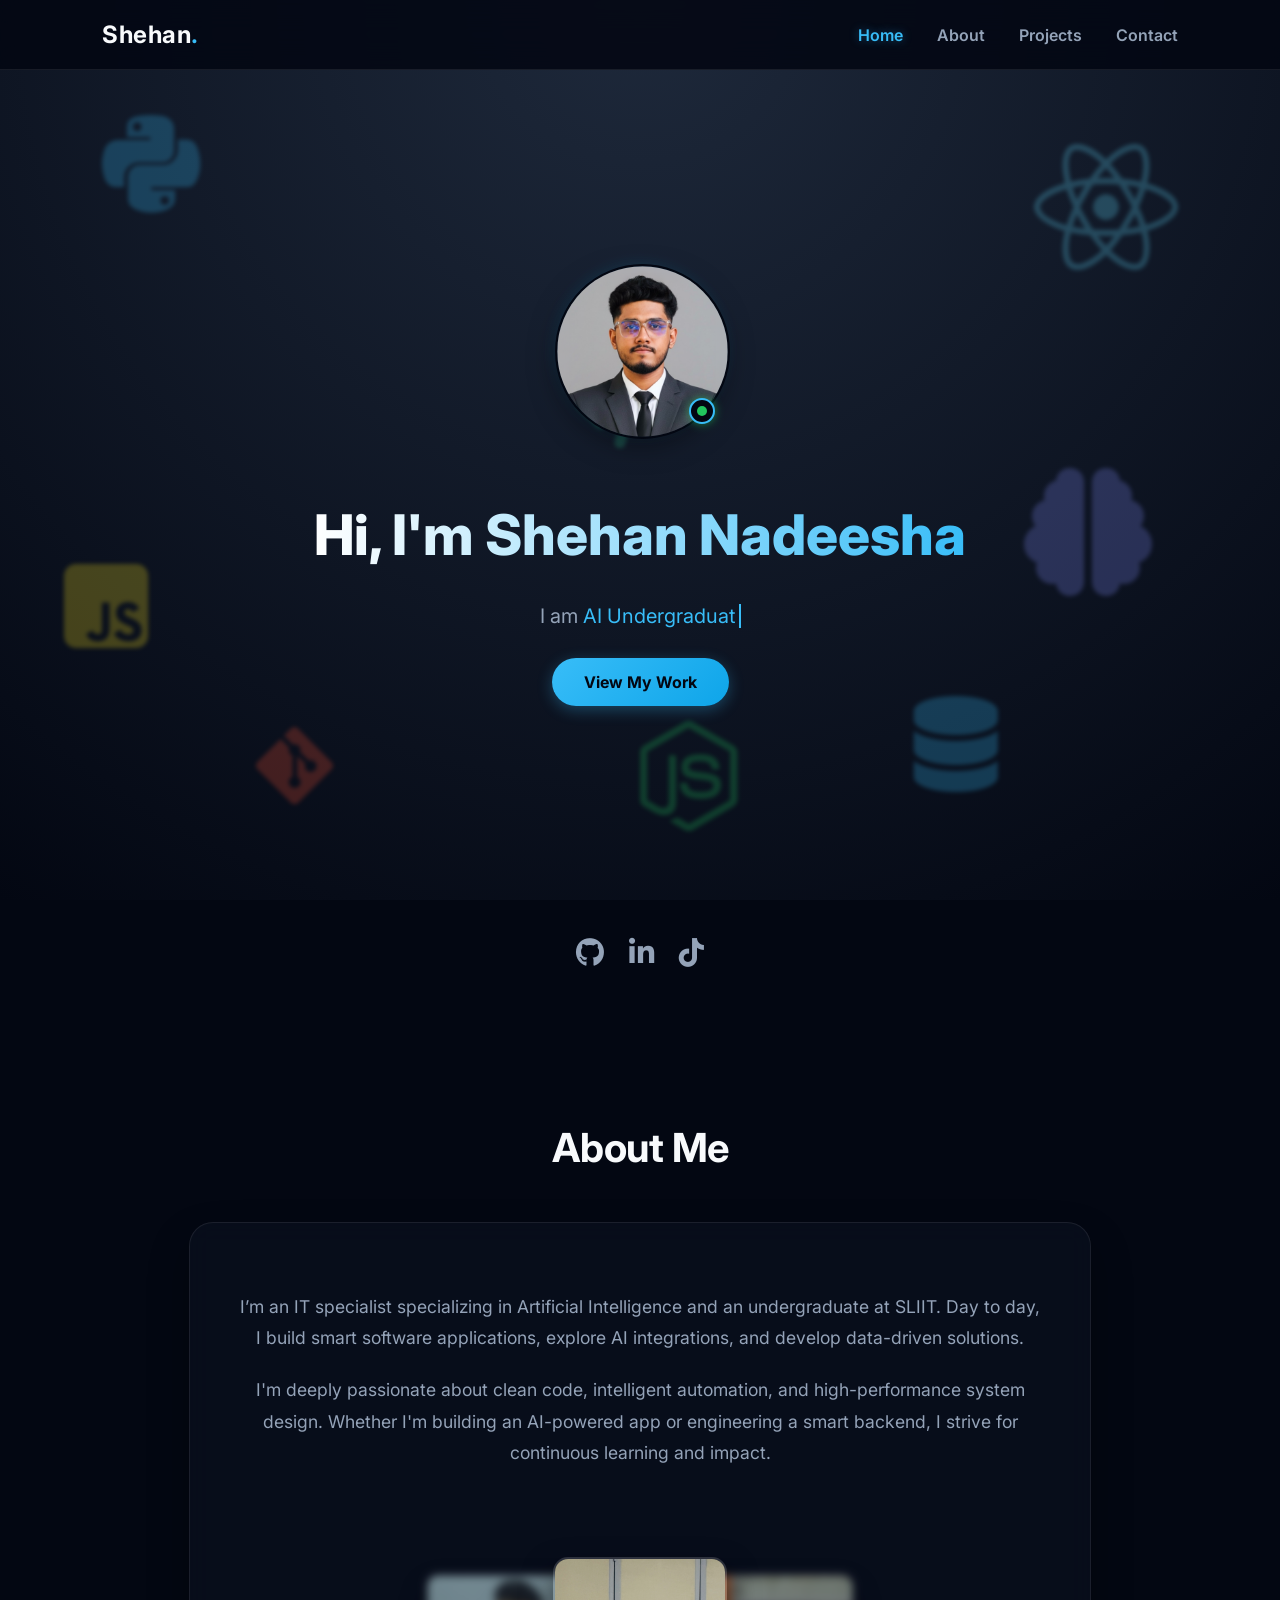
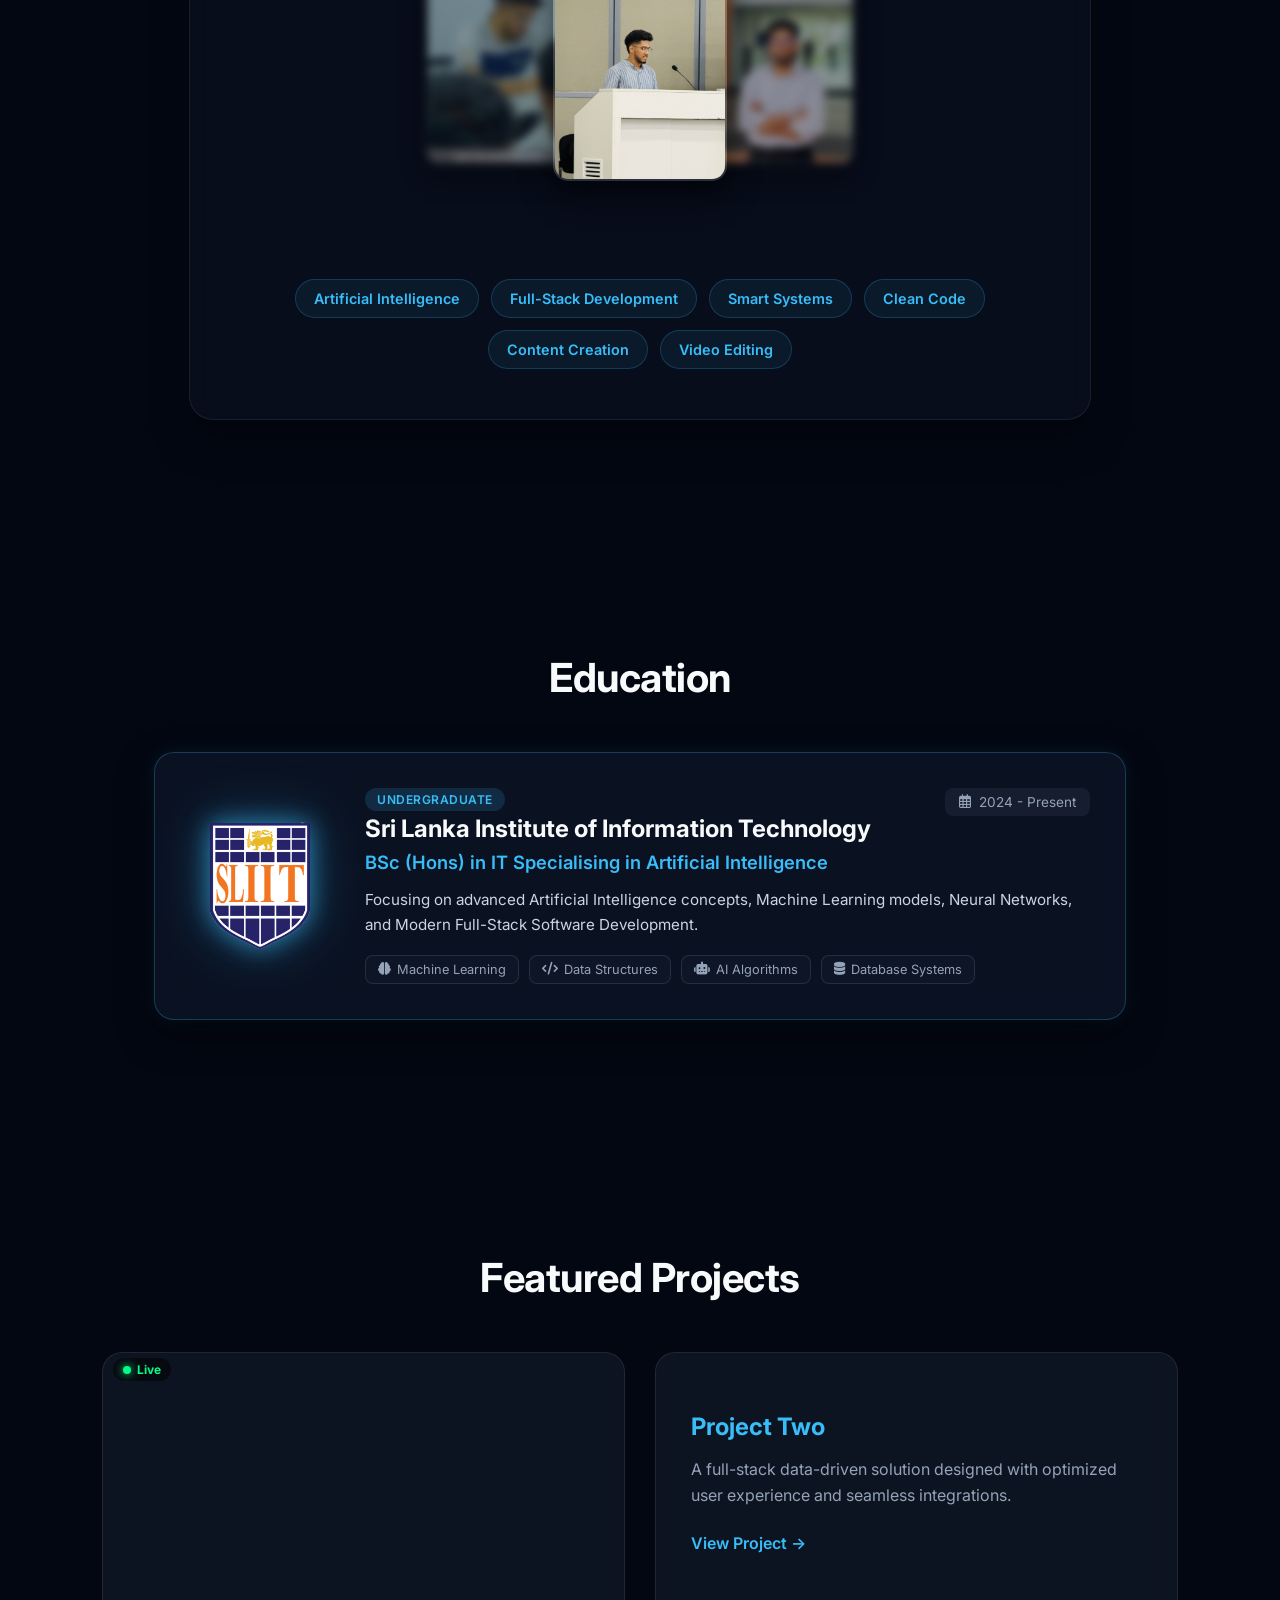
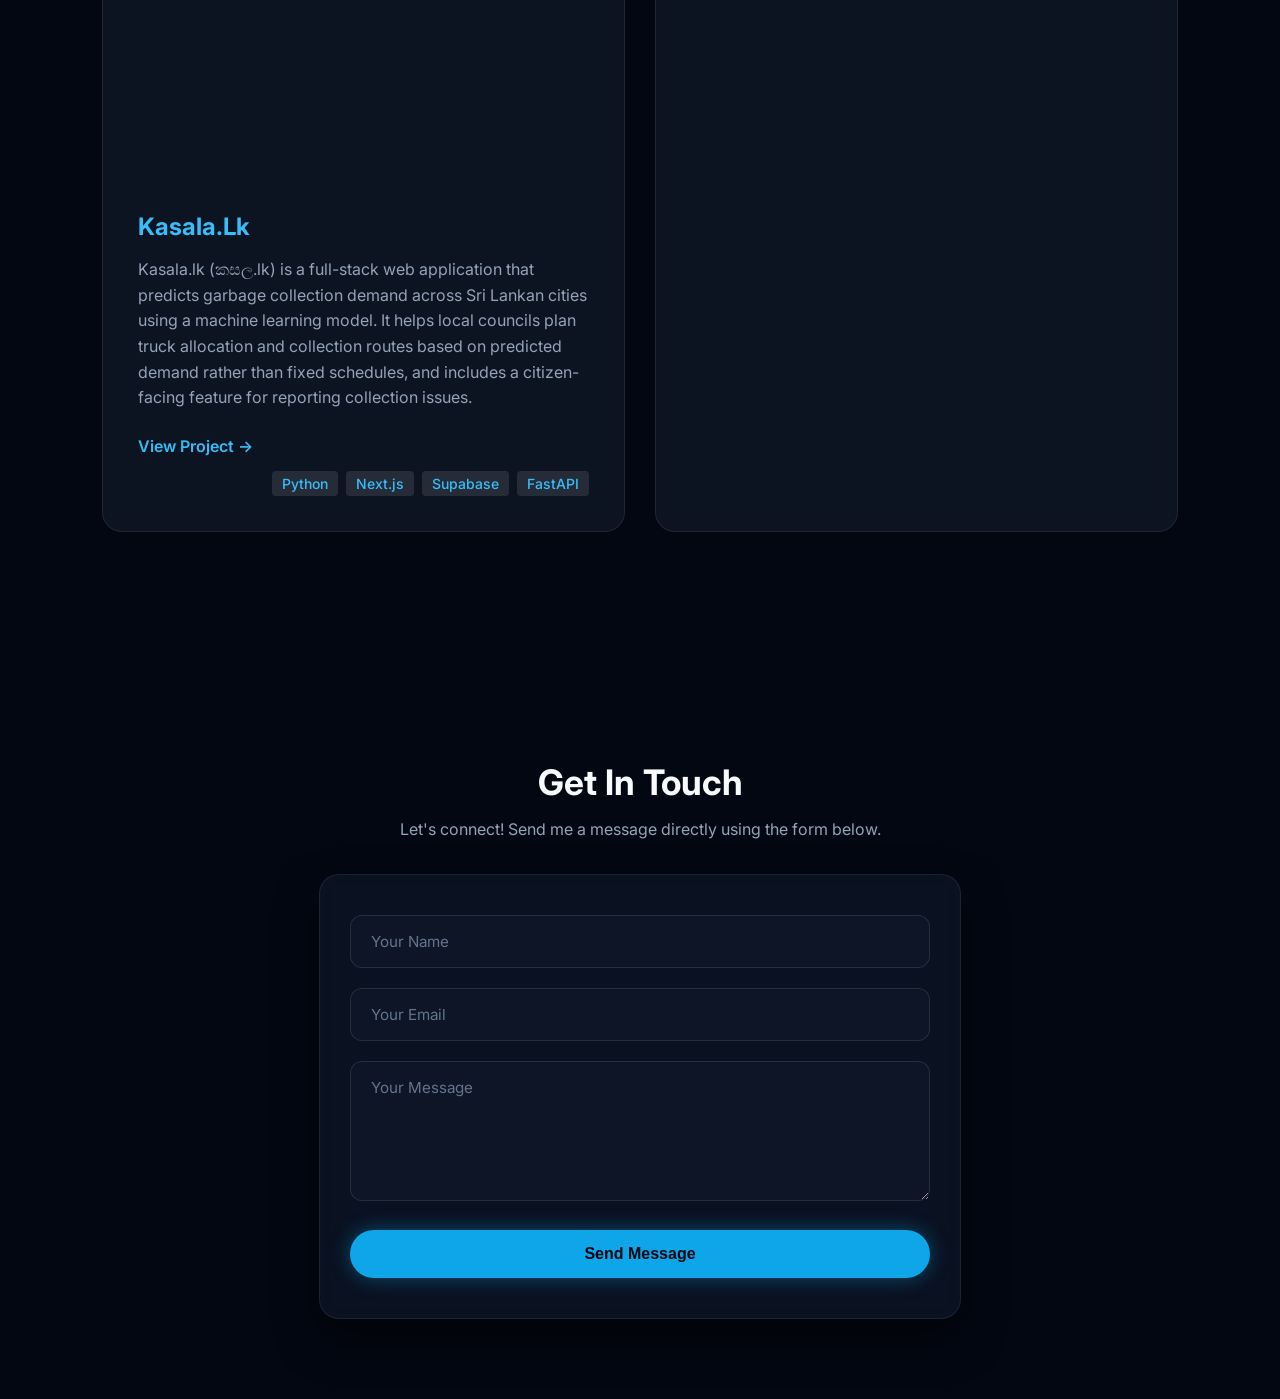
==== commit 2b8f5df0: "Project Updated 01 Done" ====
--- a/index.html
+++ b/index.html
@@ -170,7 +170,7 @@
                 </div>
                 <h3>Kasala.Lk </h3>
                 <p>Kasala.lk (කසල.lk) is a full-stack web application that predicts garbage collection demand across Sri Lankan cities using a machine learning model. It helps local councils plan truck allocation and collection routes based on predicted demand rather than fixed schedules, and includes a citizen-facing feature for reporting collection issues.</p>
-                <a href="#" class="project-link">View Project &rarr;</a>
+                <a href="Projects/KasalaLK/KasalaLK.html" target="_blank" class="project-link">View Project &rarr;</a>
             <div class="project-footer">
   
     <!-- 2. Tech Stack Icons -->
--- a/style.css
+++ b/style.css
@@ -1064,6 +1064,7 @@
   width: 100%;
   height: 400px; 
   overflow: hidden;
+  aspect-ratio: 16 / 9;
   border-radius: 8px;
   margin-bottom: 15px;
 }
@@ -1080,7 +1081,7 @@
   justify-content: space-between;
   align-items: center;
   margin-top: 15px;
-  flex-wrap: wrap;
+  flex-wrap: nowrap;
   gap: 10px;
 }
 
@@ -1089,6 +1090,7 @@
   display: flex;
   gap: 8px;
   margin-left: auto;
+  flex-wrap: wrap;
 }
 
 .tech-tag {
@@ -1132,4 +1134,5 @@
   border-radius: 50%;
   display: inline-block;
   box-shadow: 0 0 8px #00ff88;
-}+}
+
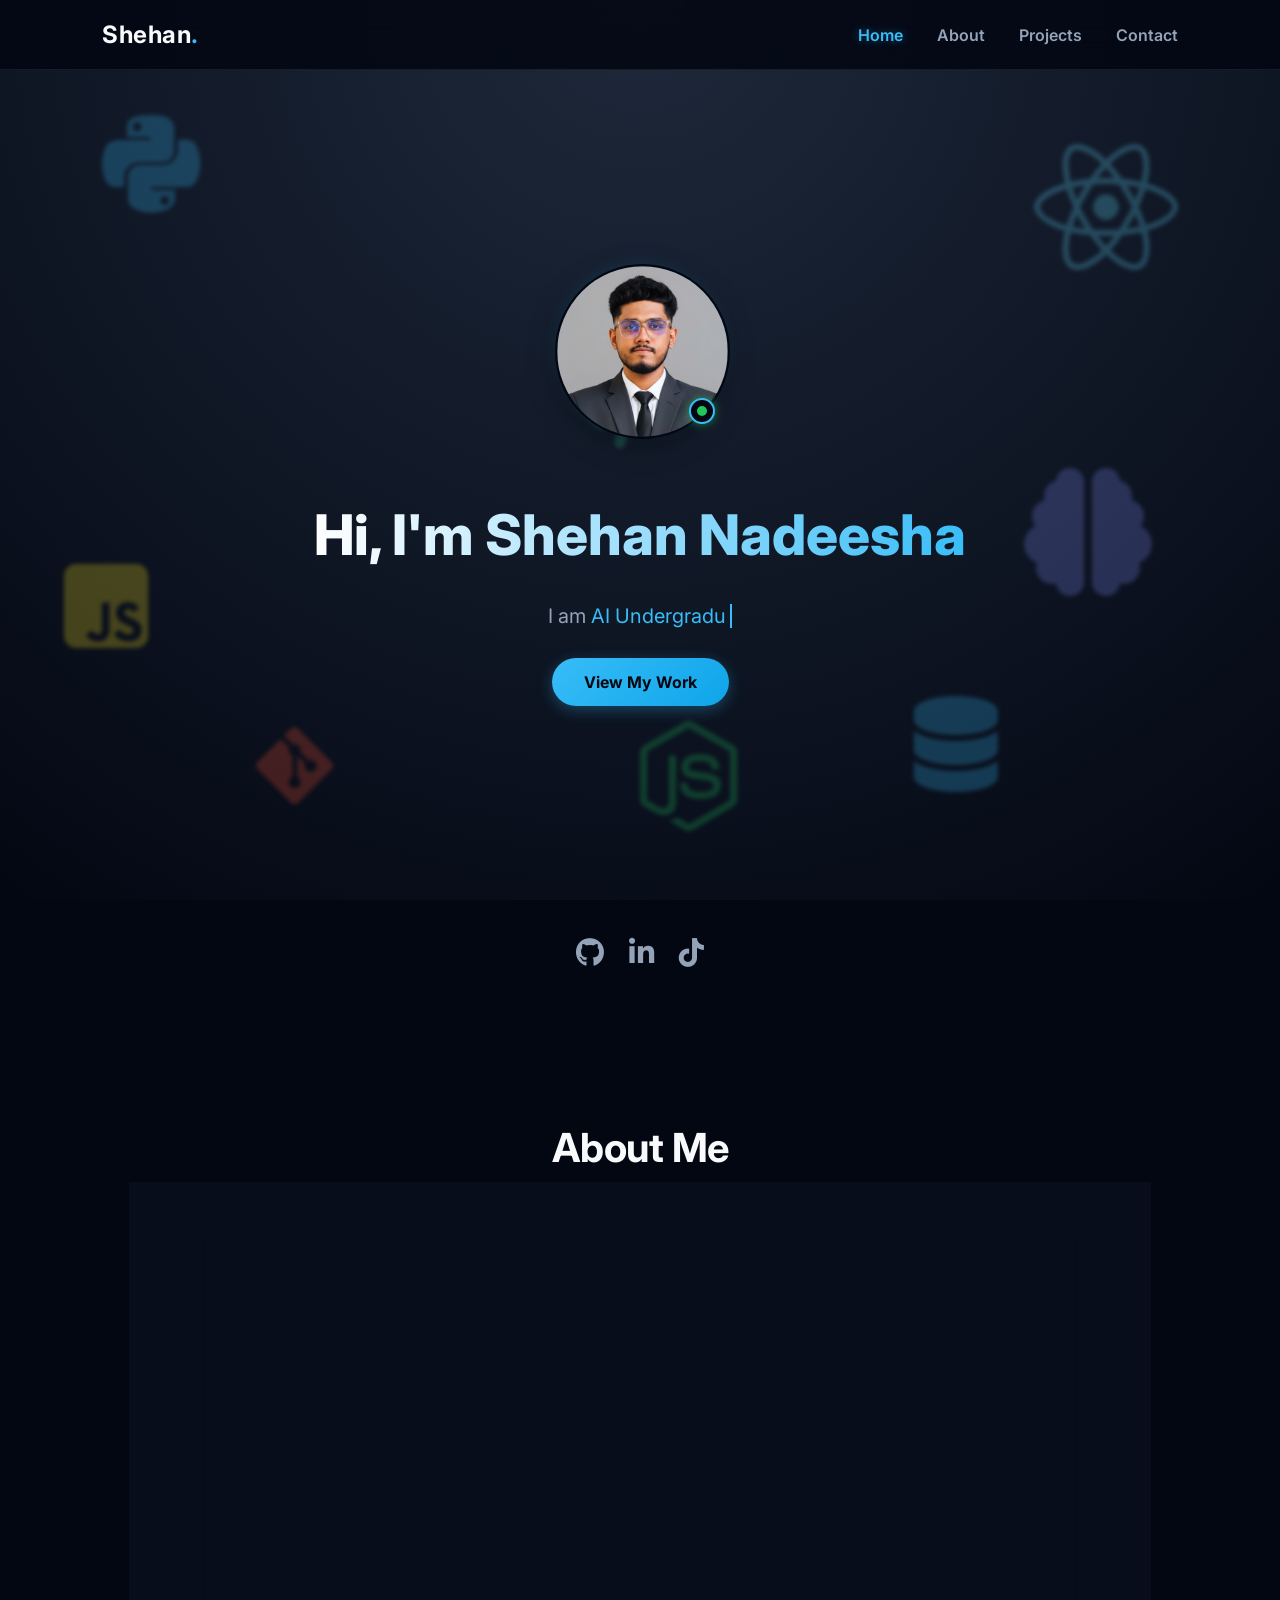
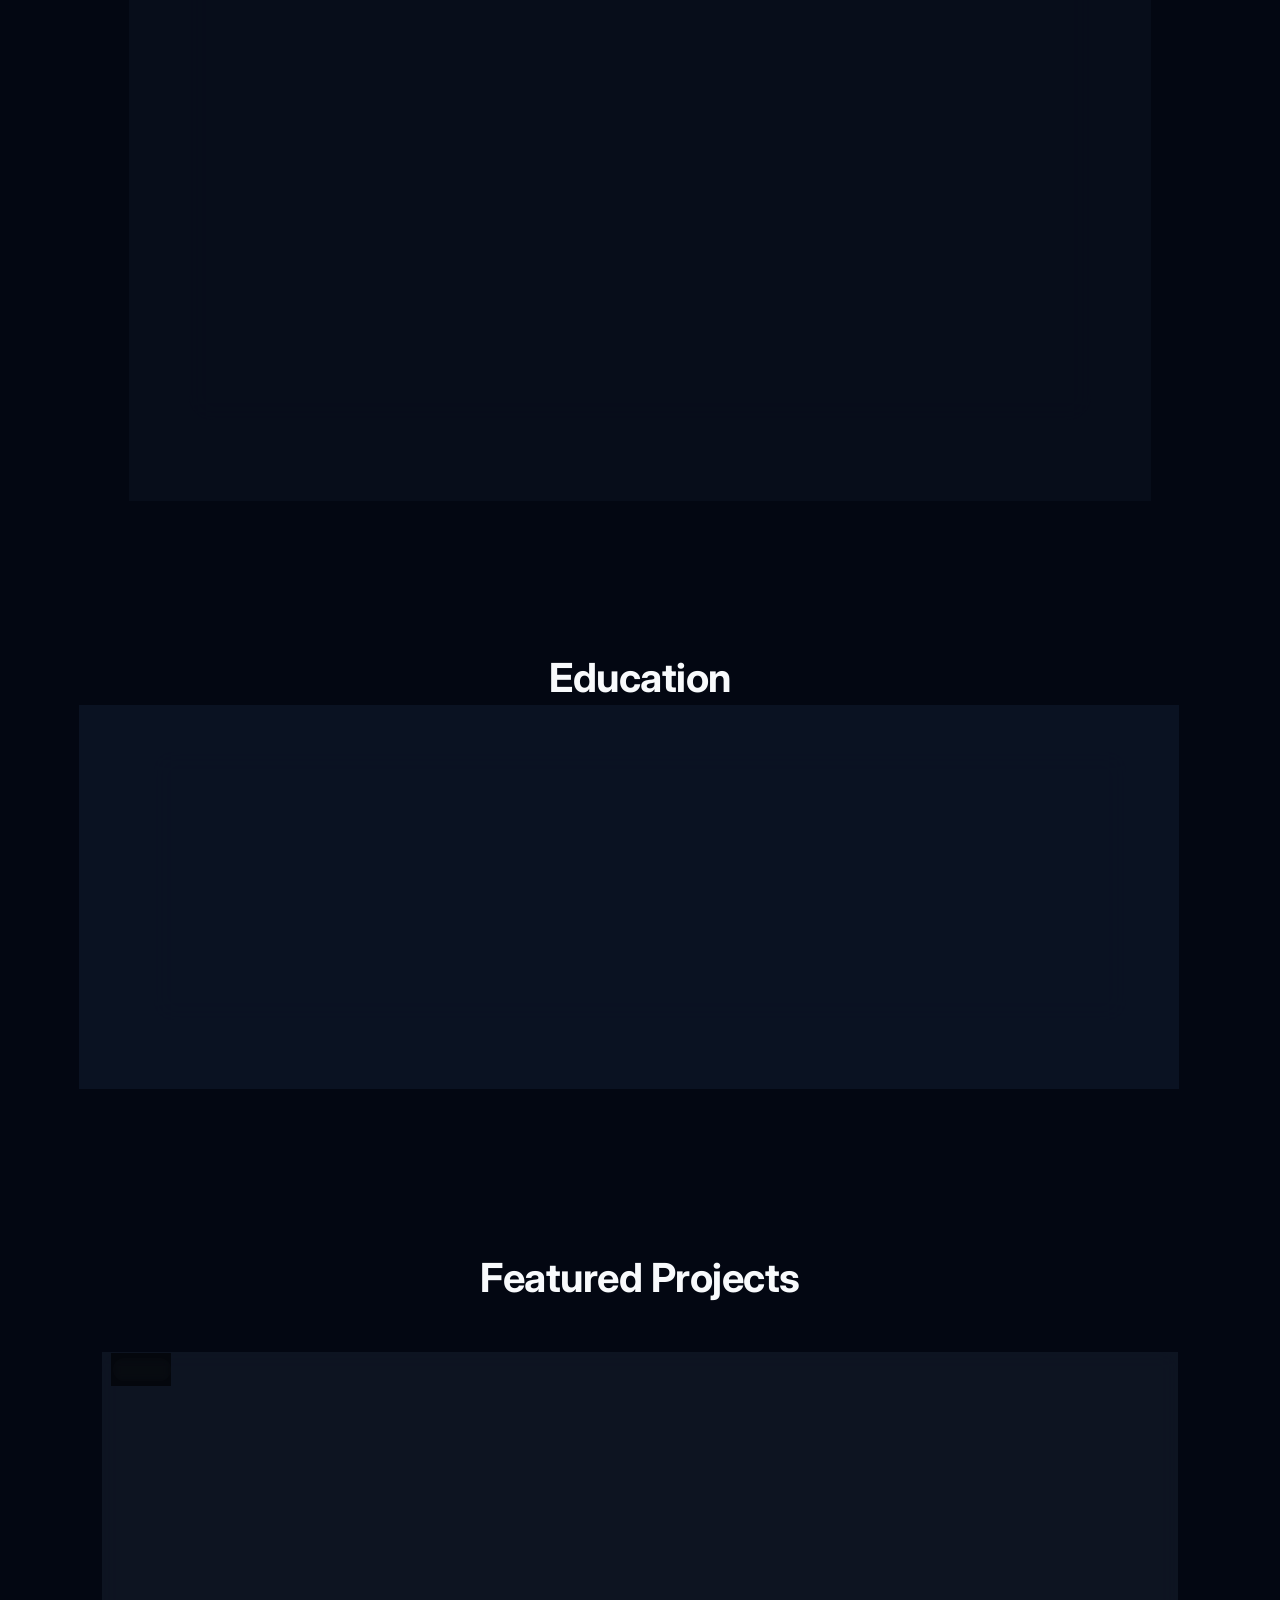
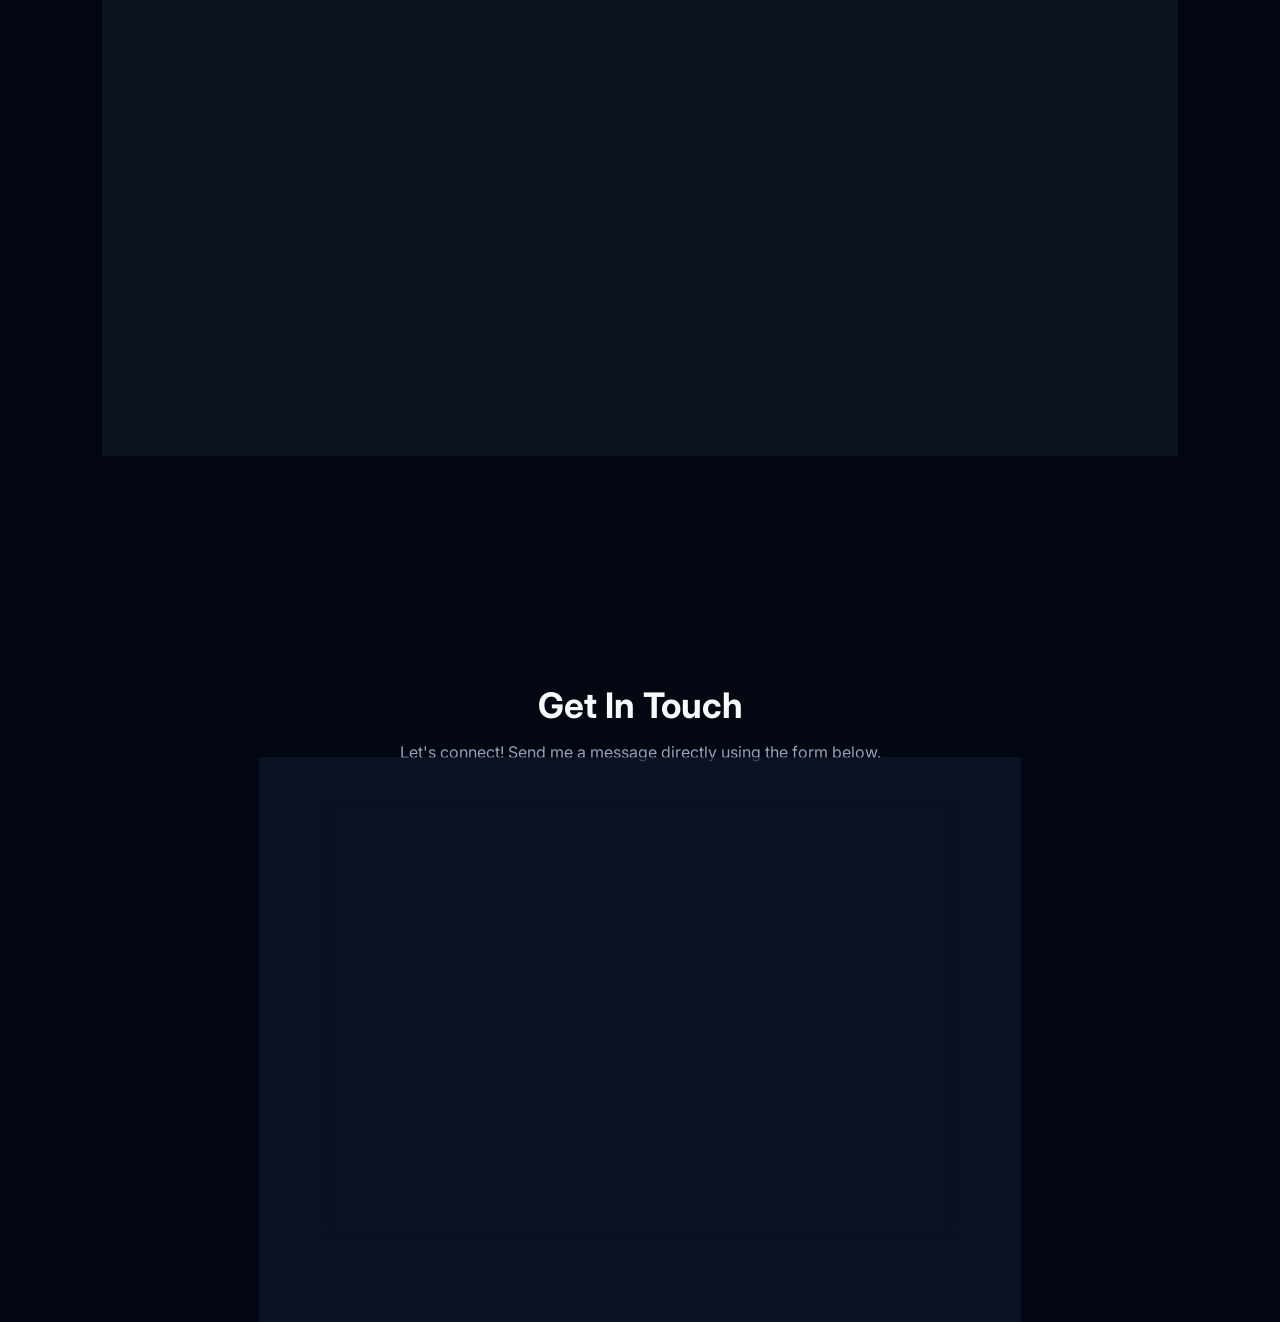
==== commit 4f0e5c9d: "Hide Project 2" ====
--- a/index.html
+++ b/index.html
@@ -182,12 +182,14 @@
     </div>
   </div>
             </div>
+            <!--
             <div class="project-card">
                 <h3>Project Two</h3>
                 <p>A full-stack data-driven solution designed with optimized user experience and seamless integrations.</p>
                 <a href="#" class="project-link">View Project &rarr;</a>
             </div>
         </div>
+        -->
     </section>
 
     <!-- Get In Touch Contact Section -->
--- a/style.css
+++ b/style.css
@@ -1064,7 +1064,6 @@
   width: 100%;
   height: 400px; 
   overflow: hidden;
-  aspect-ratio: 16 / 9;
   border-radius: 8px;
   margin-bottom: 15px;
 }
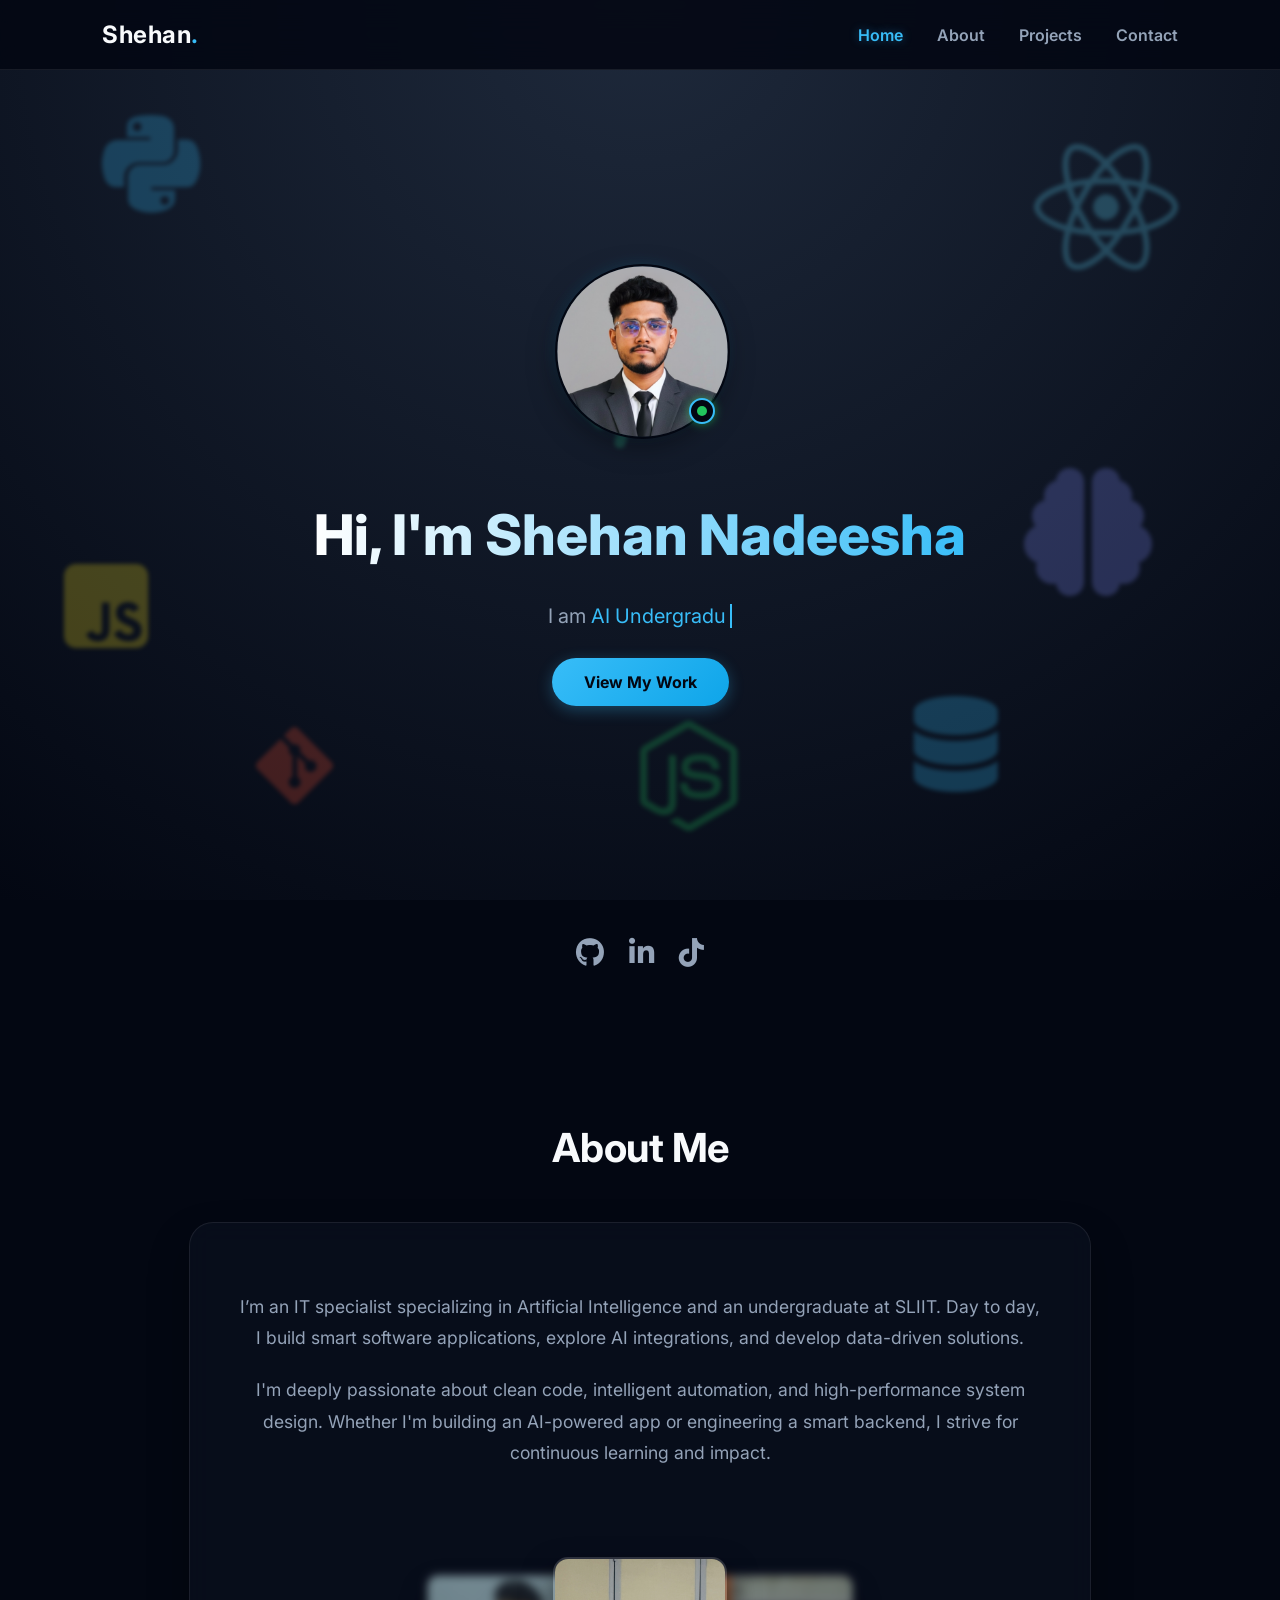
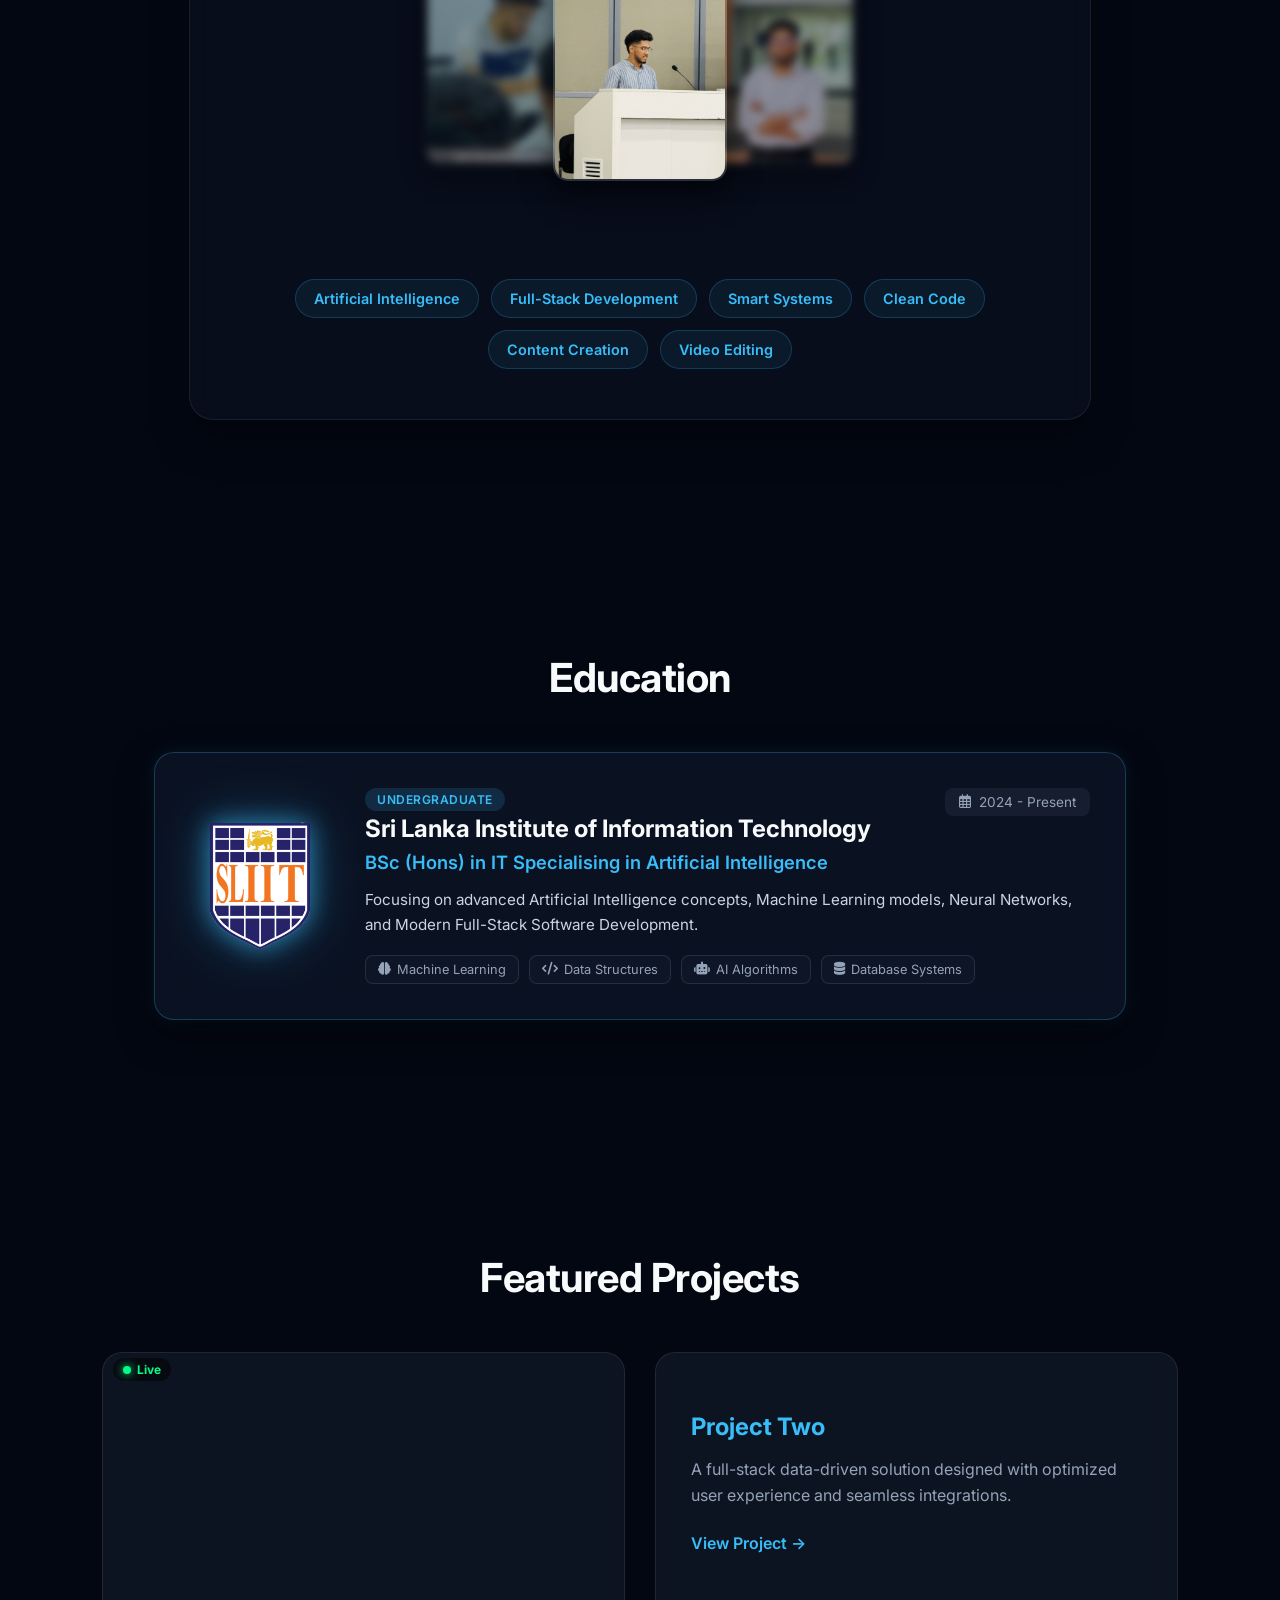
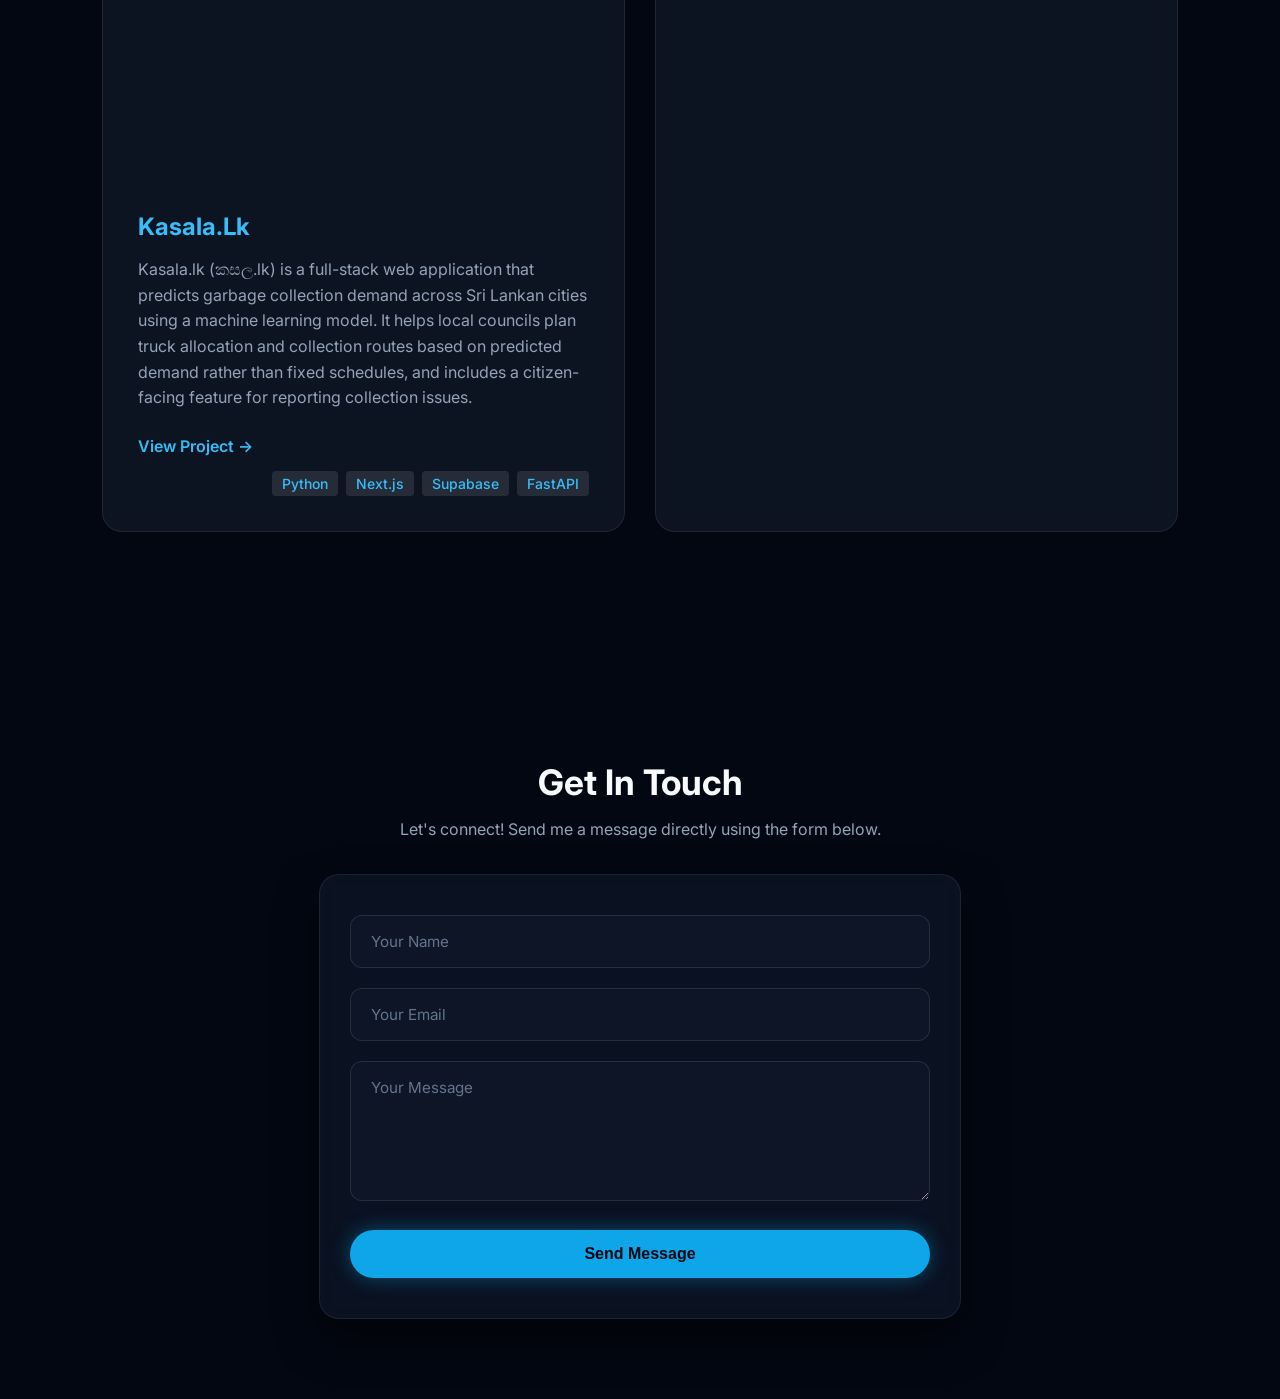
==== commit 13f1e883: "re fix" ====
--- a/index.html
+++ b/index.html
@@ -182,14 +182,13 @@
     </div>
   </div>
             </div>
-            <!--
+            
             <div class="project-card">
                 <h3>Project Two</h3>
                 <p>A full-stack data-driven solution designed with optimized user experience and seamless integrations.</p>
                 <a href="#" class="project-link">View Project &rarr;</a>
             </div>
         </div>
-        -->
     </section>
 
     <!-- Get In Touch Contact Section -->
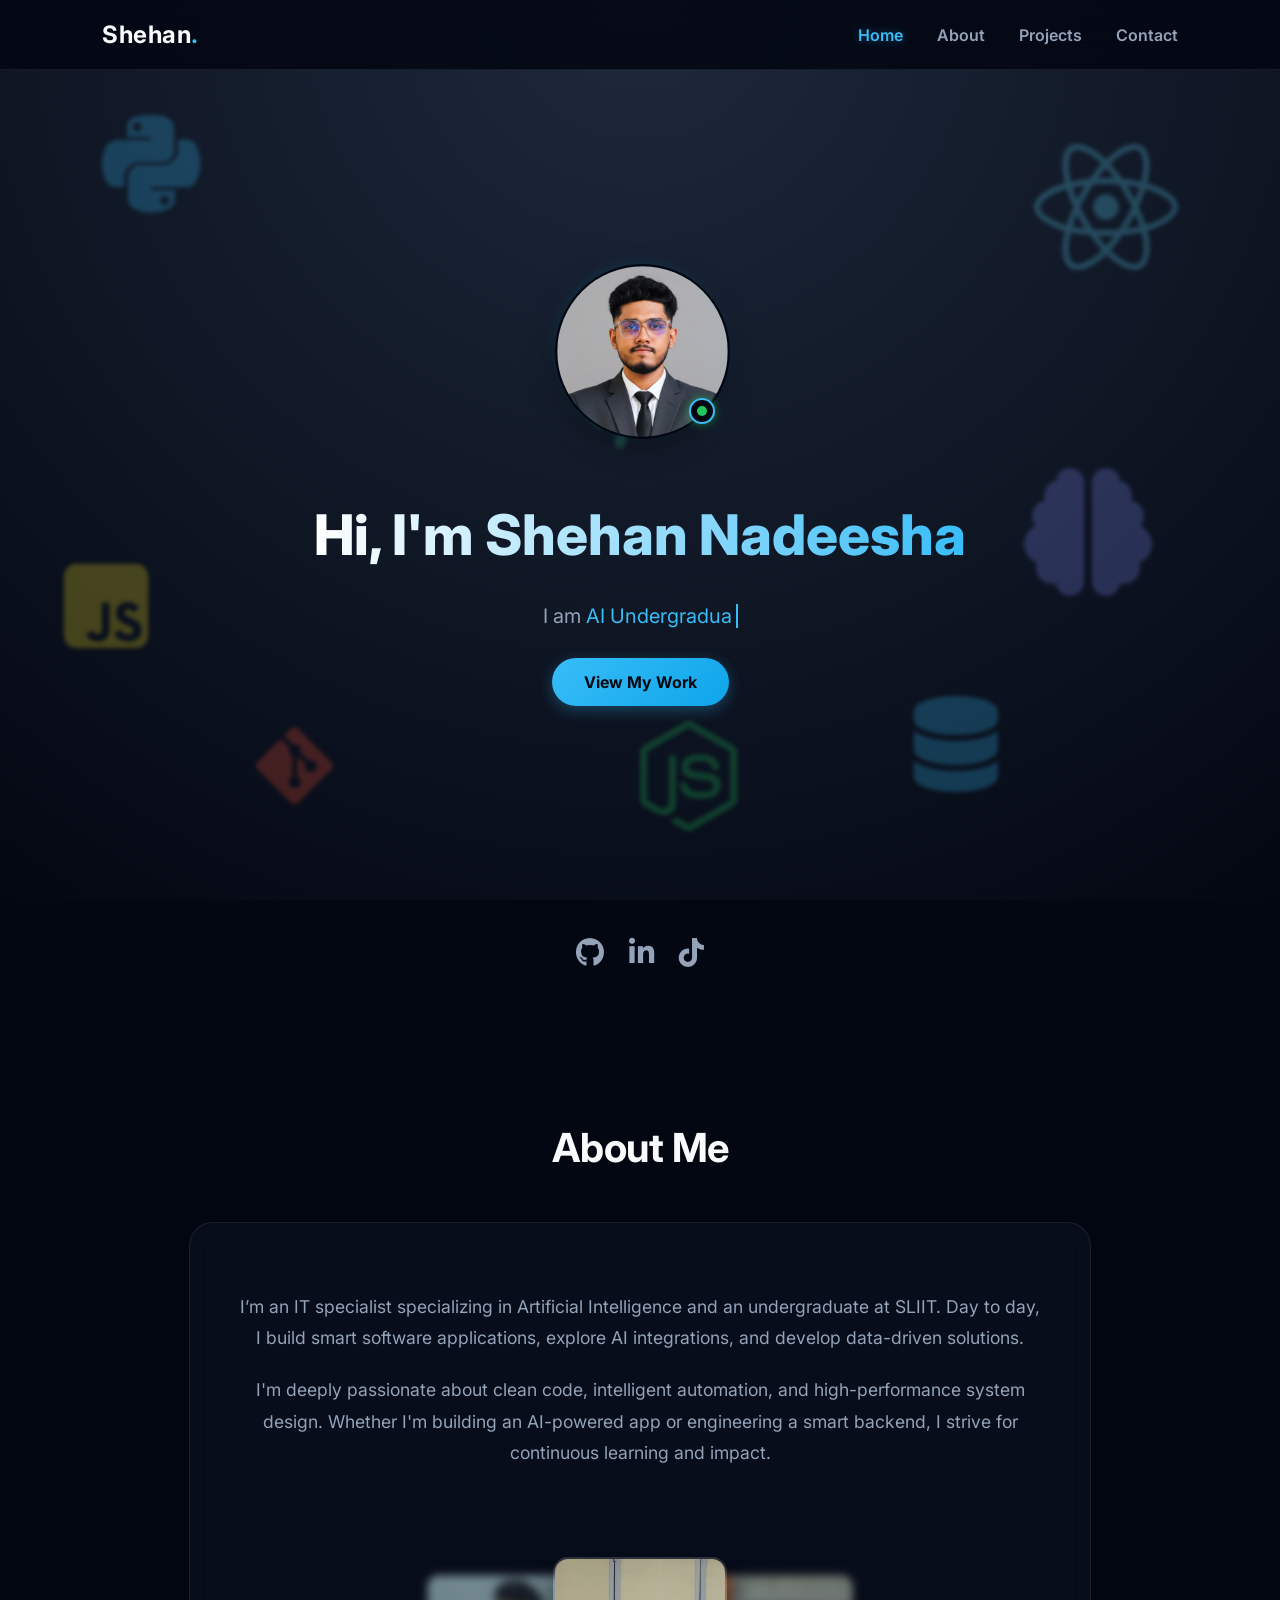
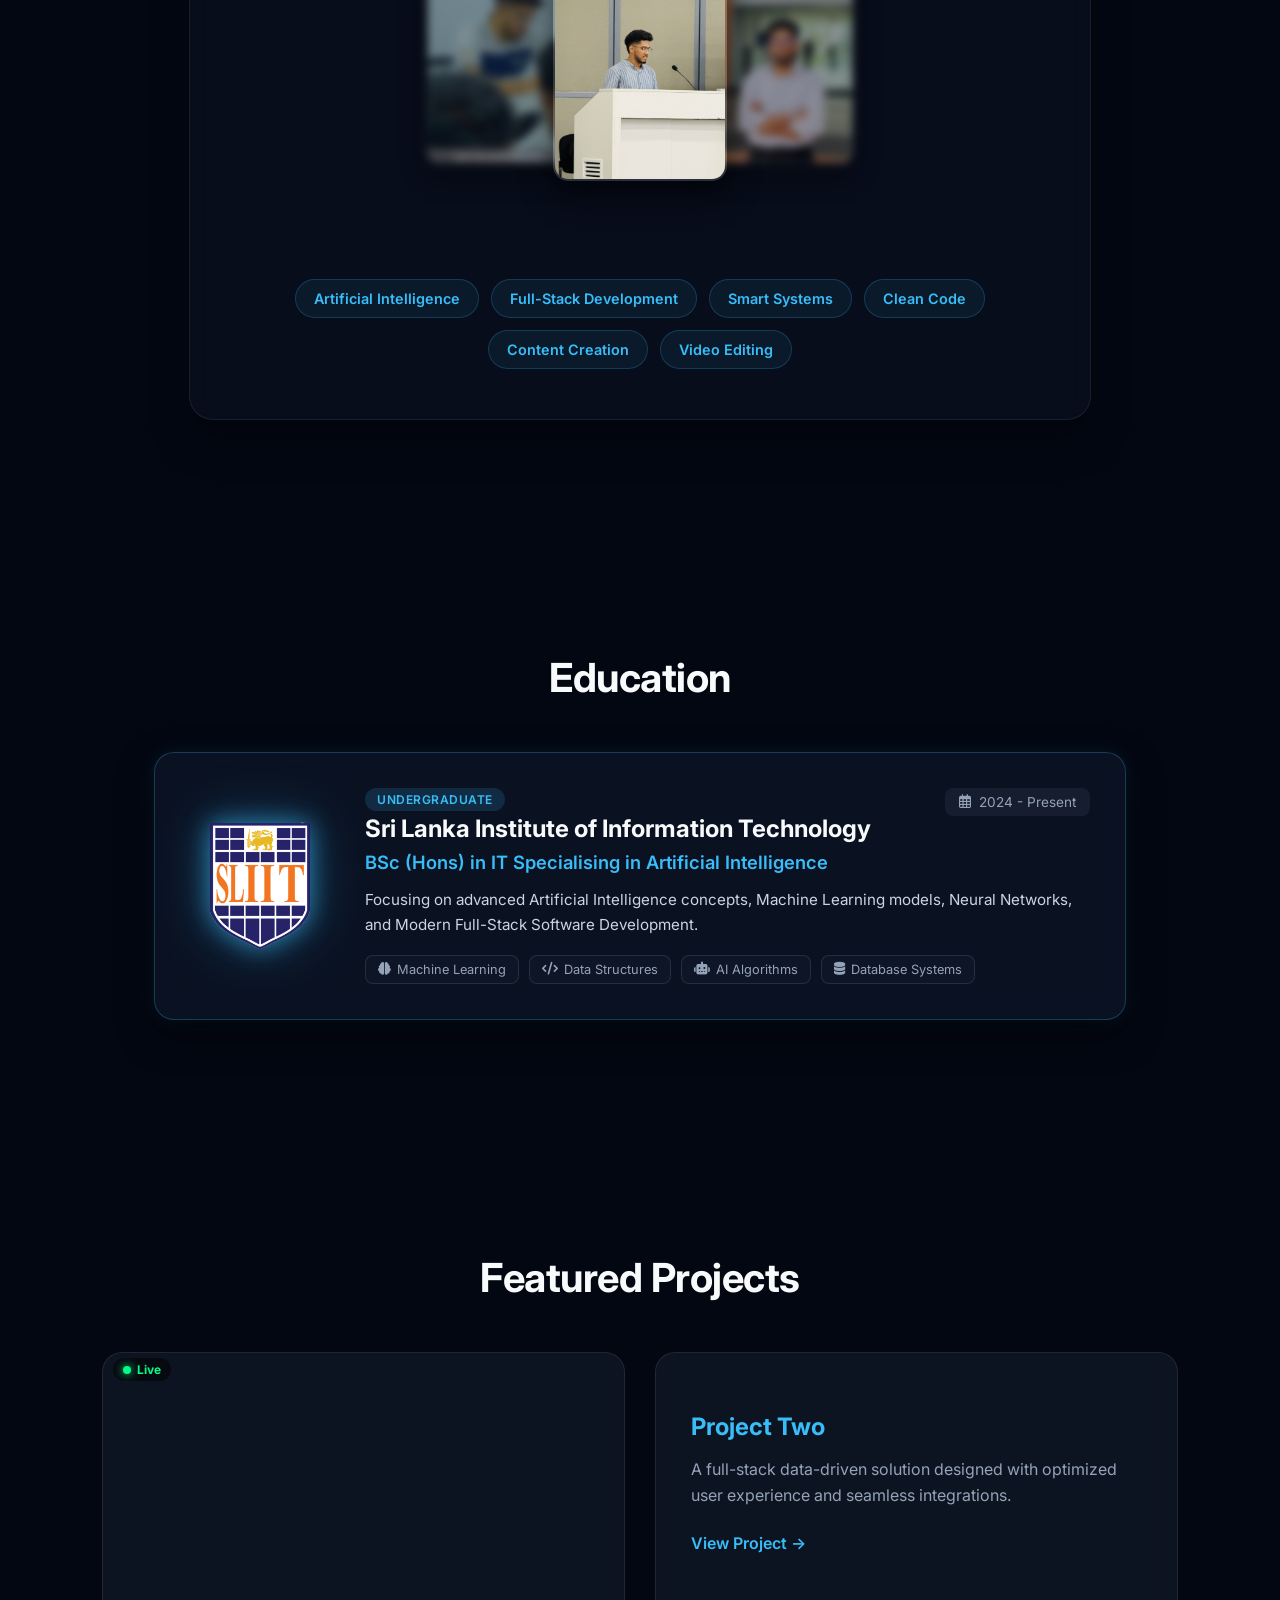
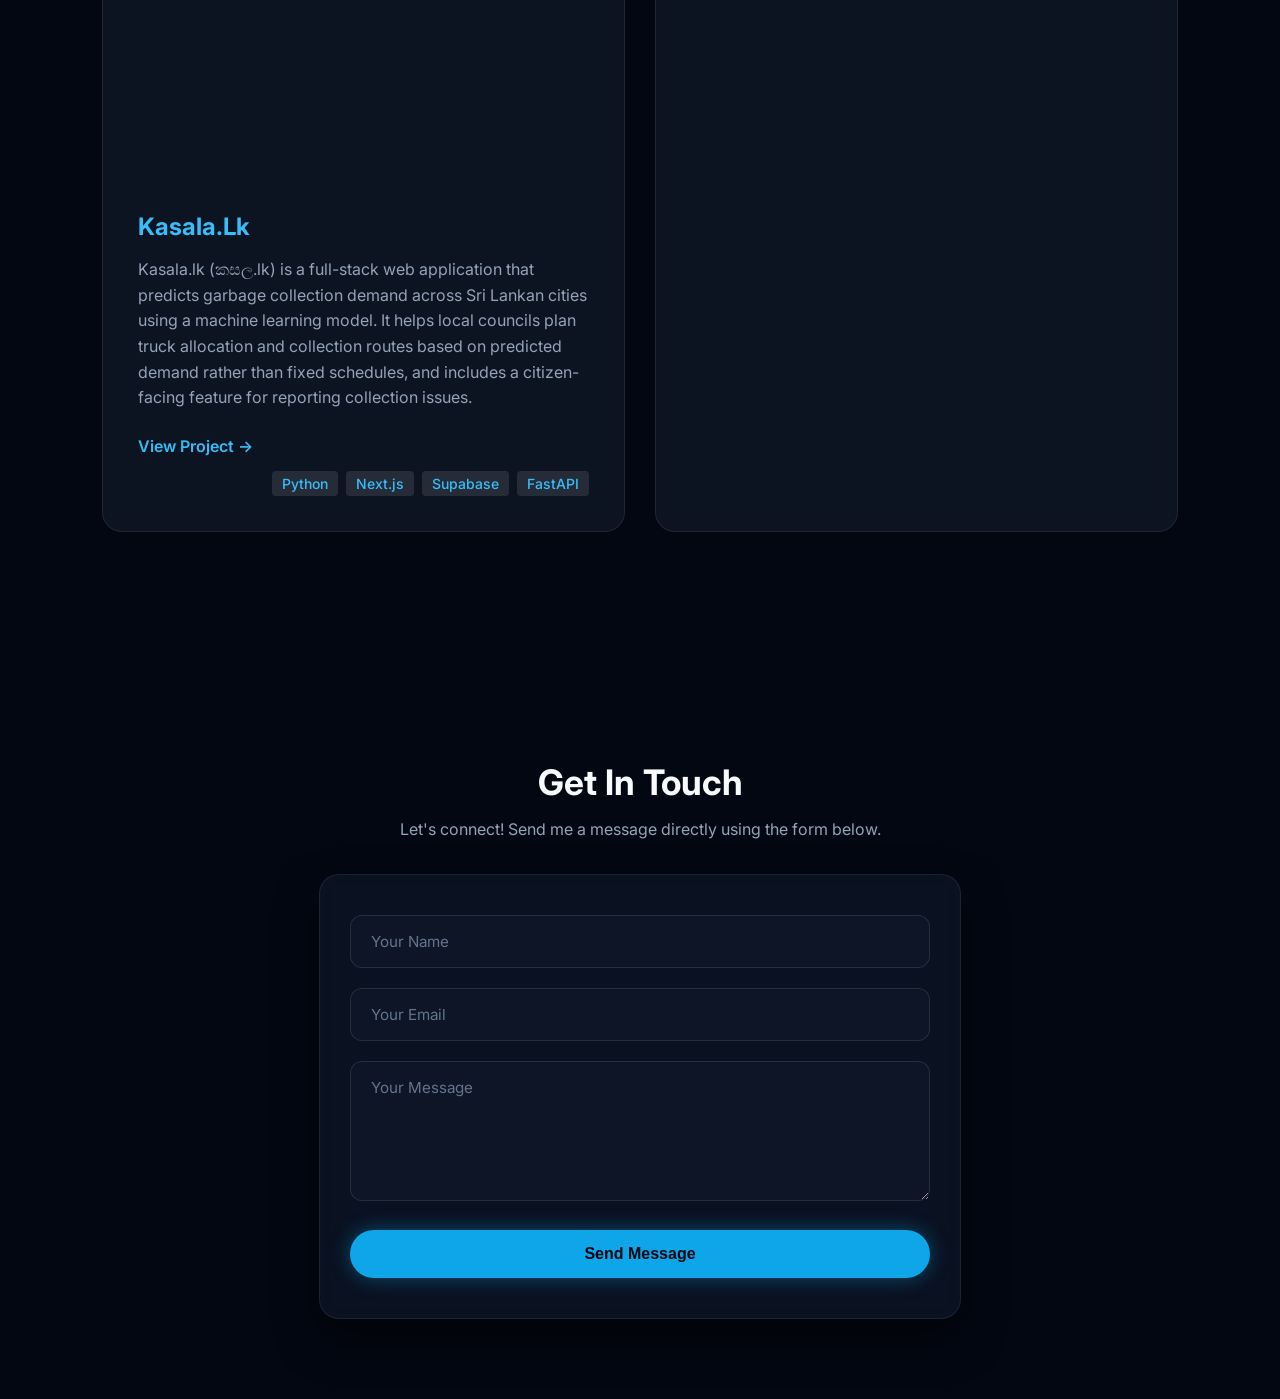
==== commit bceac330: "Video Changed" ====
--- a/index.html
+++ b/index.html
@@ -164,7 +164,7 @@
                         <span class="dot"></span> Live
                     </span>
                     <video autoplay loop muted playsinline>
-                        <source src="videos/Logo.mp4" type="video/mp4">
+                        <source src="videos/Logo2.mp4" type="video/mp4">
                         Your browser does not support the video tag.
                     </video>
                 </div>
@@ -295,4 +295,4 @@
 </script>
 
 </body>
-</html>+</html>
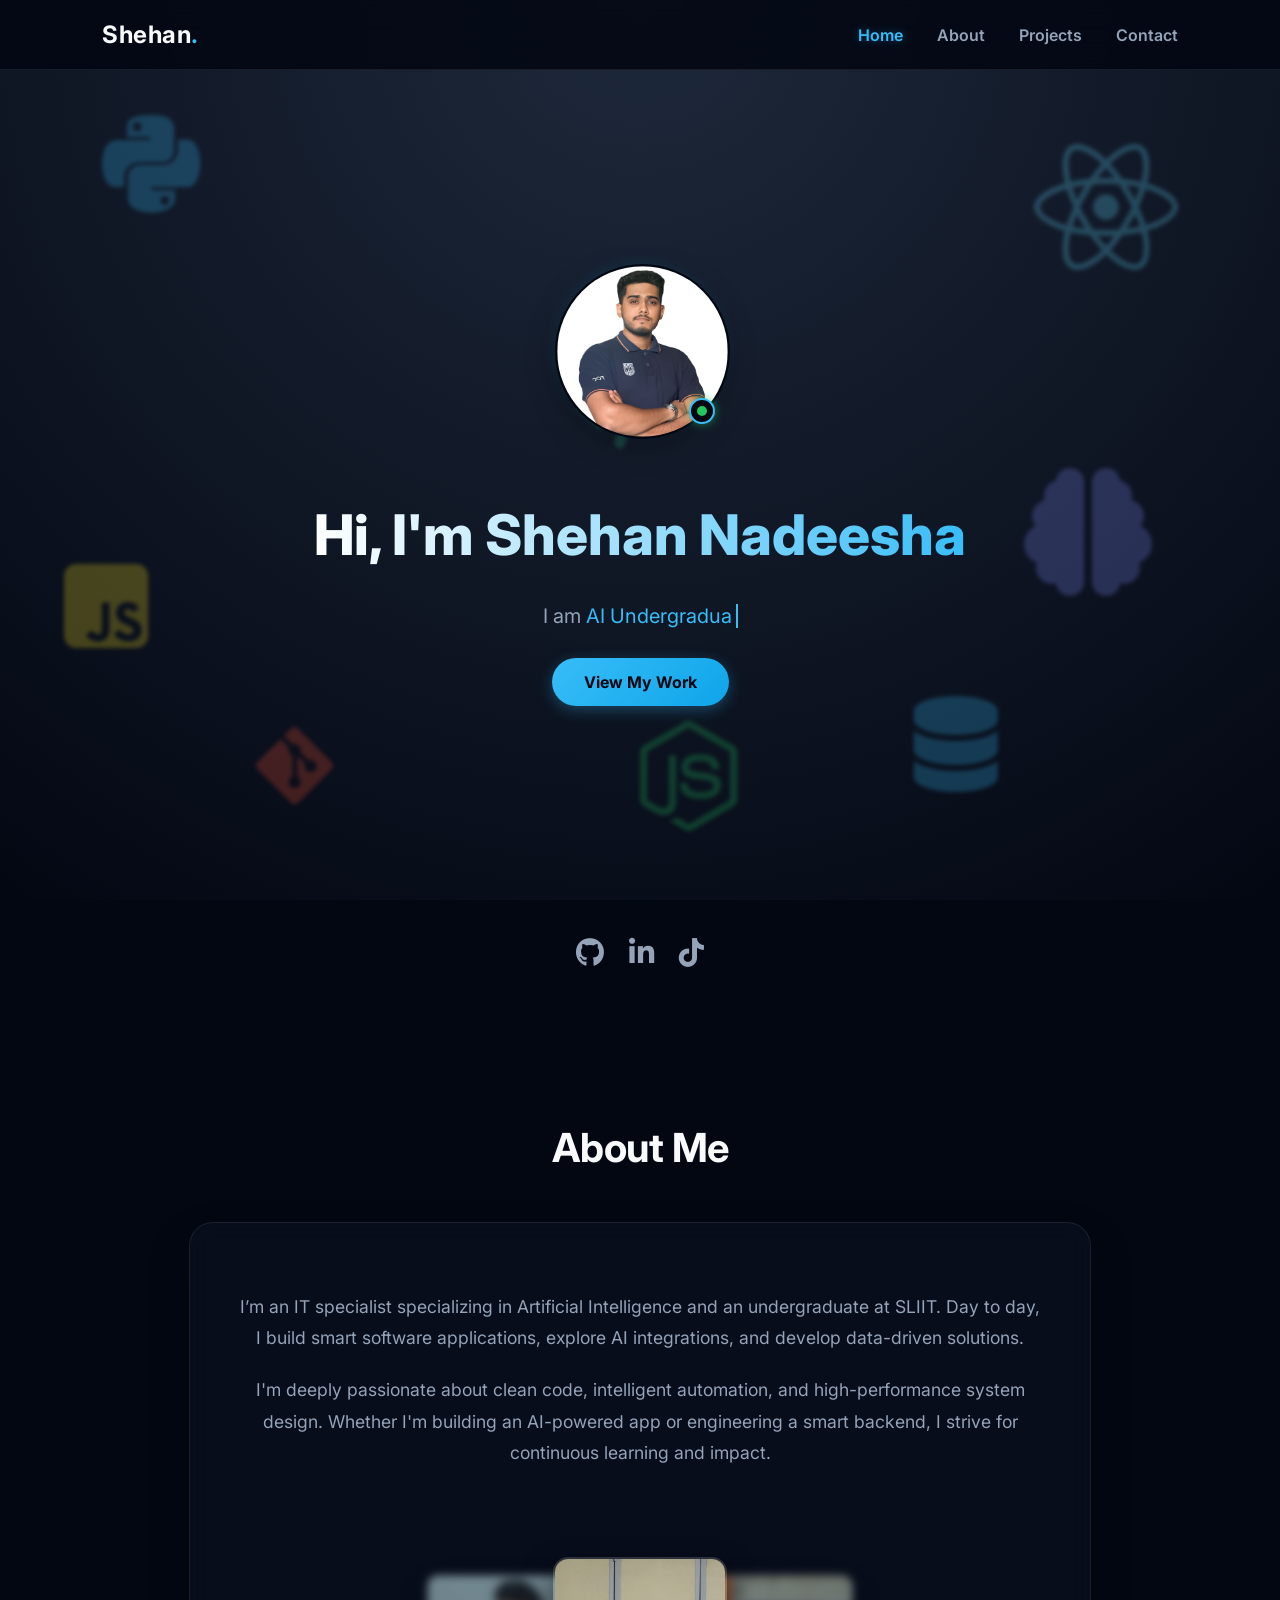
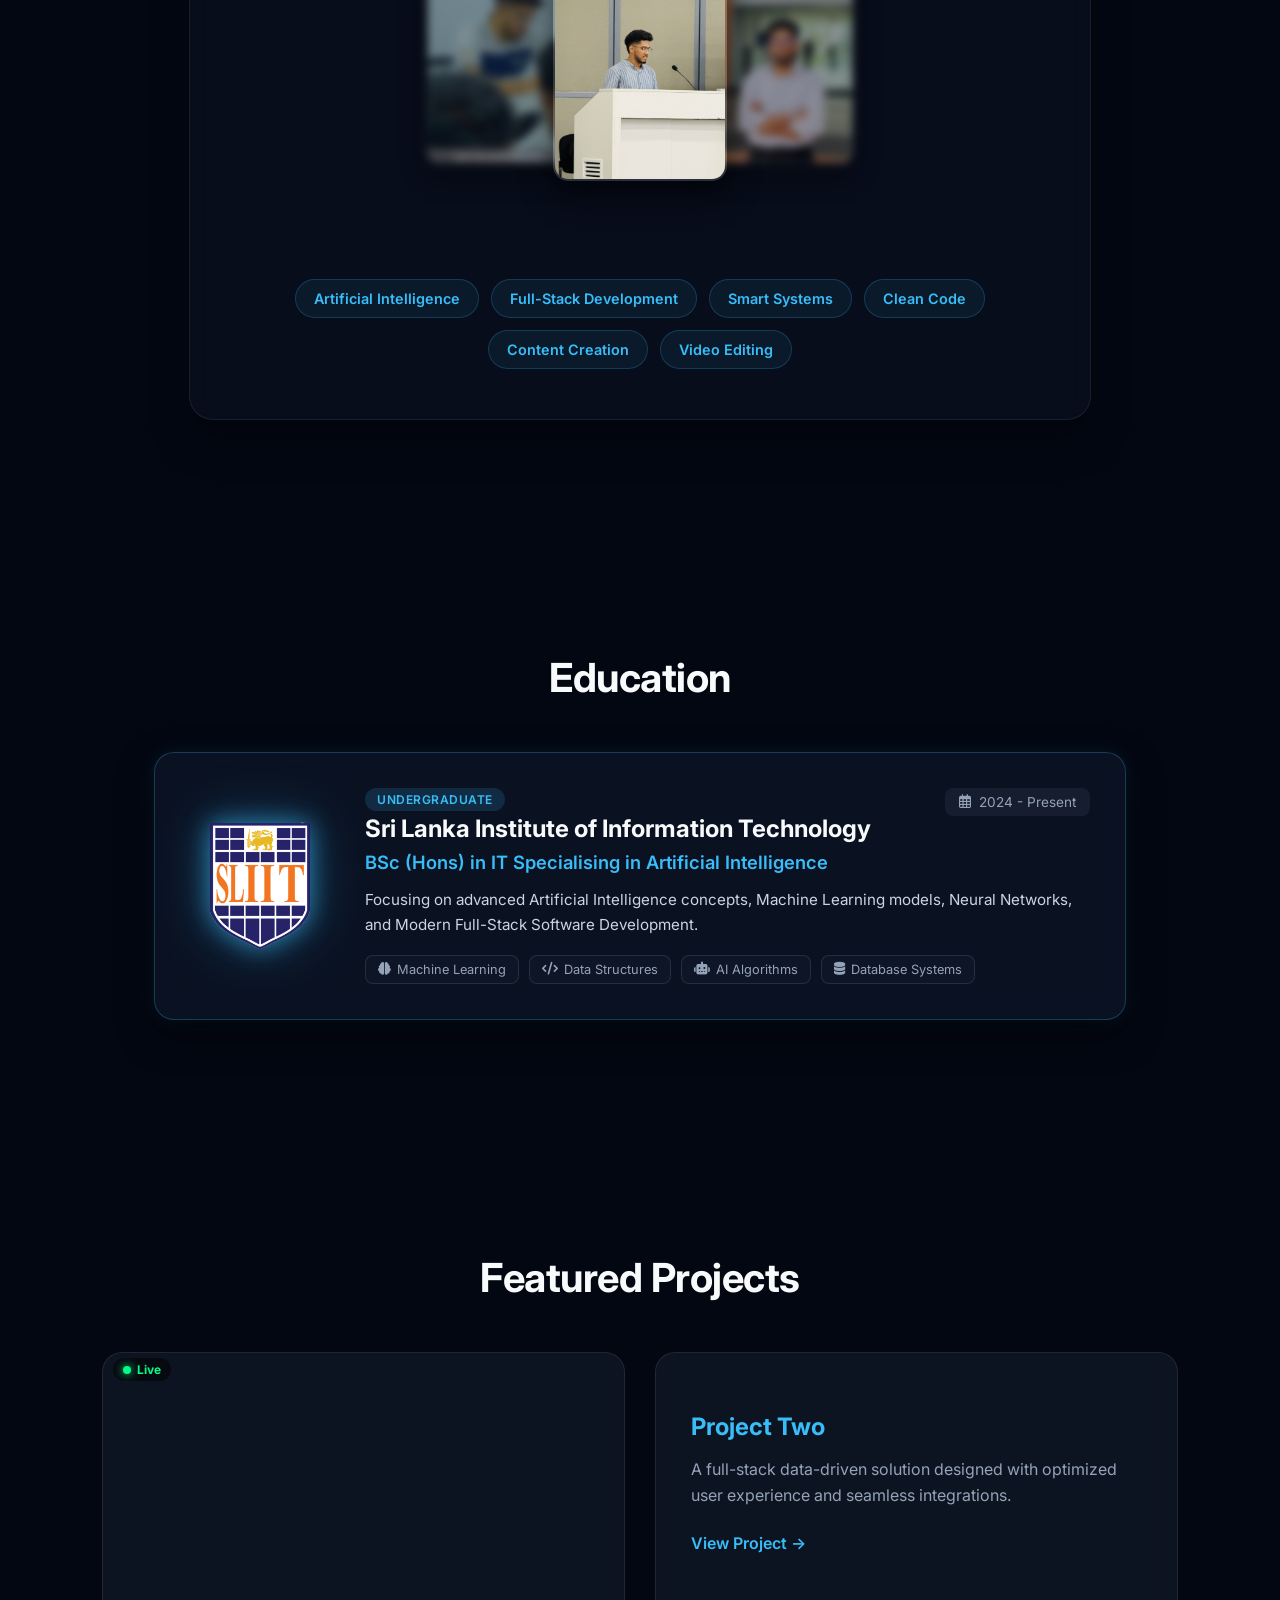
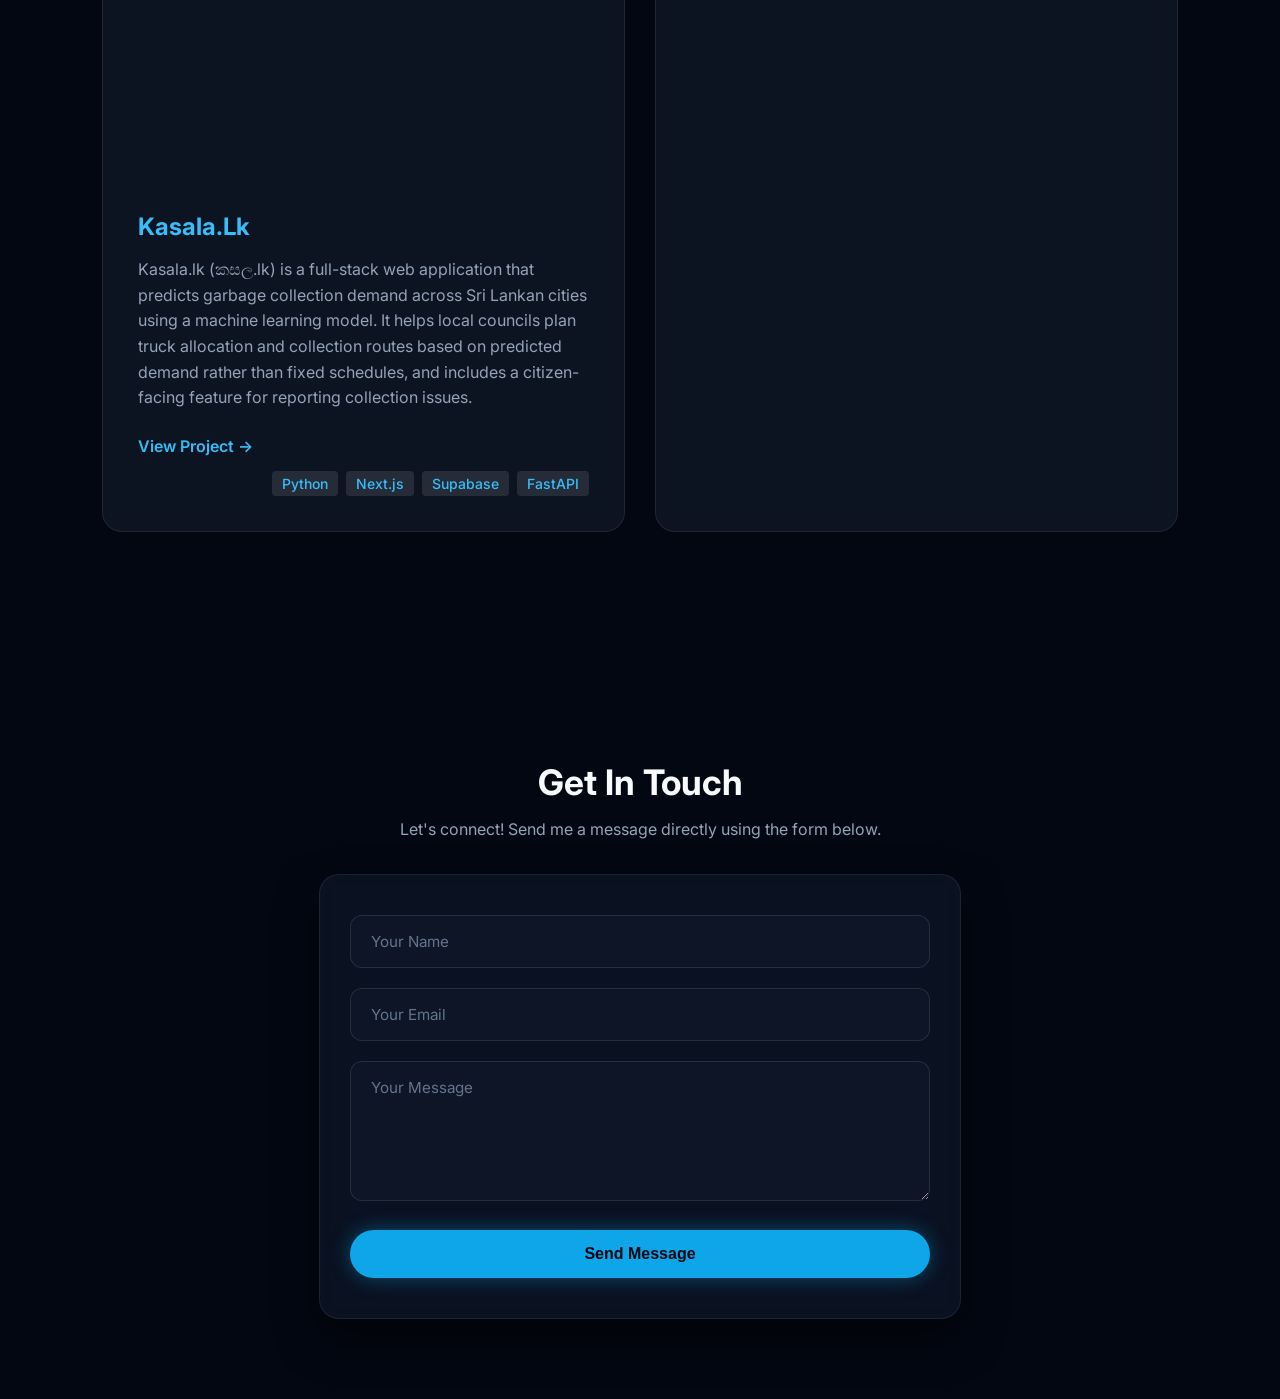
==== commit cdfb47e3: "Change: Main image Changed" ====
--- a/index.html
+++ b/index.html
@@ -50,7 +50,7 @@
     <div class="hero-avatar-container">
         <div class="avatar-glow"></div>
         <div class="avatar-frame">
-            <img src="pics/image3.png" alt="Shehan Nadeesha" class="avatar-img">
+            <img src="pics/Untitled-1.jpg" alt="Shehan Nadeesha" class="avatar-img">
             <!-- Live Status Badge -->
             <span class="status-badge" title="Available for Work">
                 <span class="status-dot"></span>
